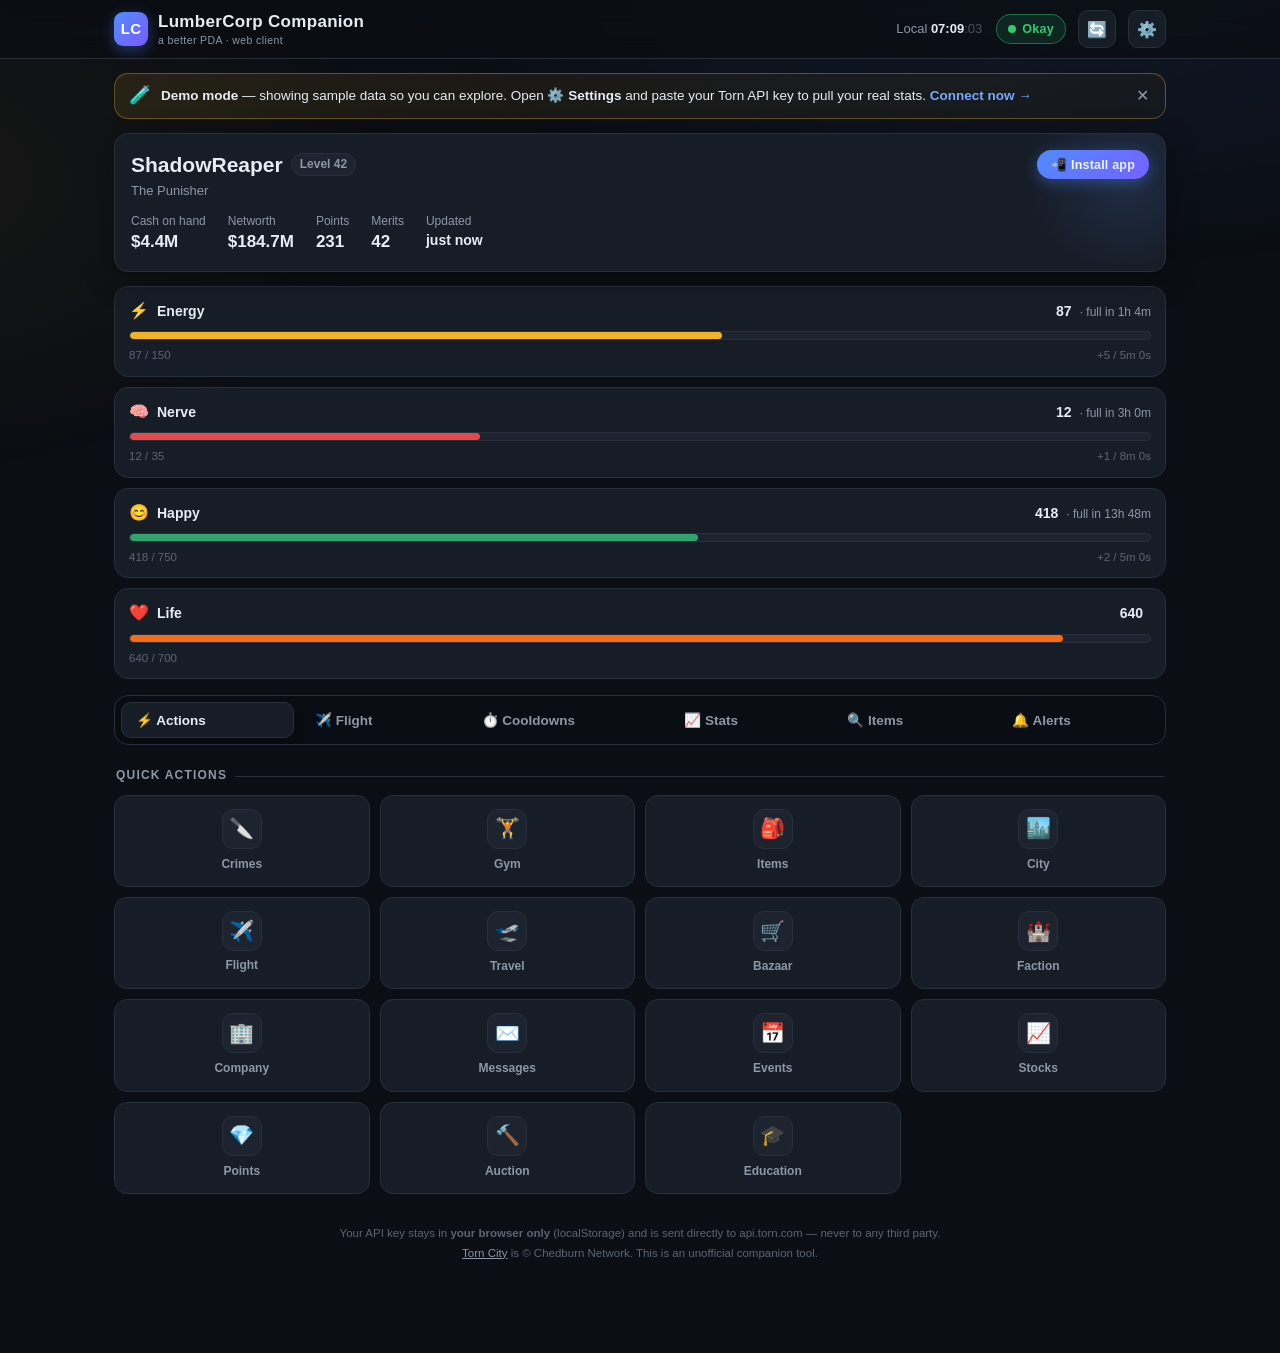
==== torn-companion/index.html @ aa8f3721 "Add files via upload" ====
<!DOCTYPE html>
<html lang="en">
<head>
<meta charset="UTF-8">
<meta name="viewport" content="width=device-width, initial-scale=1, viewport-fit=cover">
<meta name="theme-color" content="#0b0e14">
<link rel="manifest" href="manifest.webmanifest">
<link rel="icon" type="image/png" href="icons/icon-192.png">
<link rel="apple-touch-icon" href="icons/icon-192.png">
<meta name="apple-mobile-web-app-capable" content="yes">
<meta name="apple-mobile-web-app-status-bar-style" content="black-translucent">
<meta name="mobile-web-app-capable" content="yes">
<title>LumberCorp Companion — a better PDA</title>
<style>
  :root{
    --bg:#0b0e14; --bg2:#10141c; --card:#171d27; --card2:#1d242f;
    --border:#28303c; --border2:#333d4b;
    --text:#e6edf3; --muted:#8b98a5; --faint:#5b6673;
    --accent:#4f8cff; --accent2:#7aa8ff;
    --energy:#f0b429; --nerve:#e5484d; --happy:#30a46c; --life:#f76b15;
    --ok:#2ecc71; --warn:#f39c12; --bad:#e74c3c; --info:#3498db; --travel:#9b59b6;
    --shadow:0 8px 30px rgba(0,0,0,.35);
    --radius:14px;
  }
  [data-theme="light"]{
    --bg:#eef1f5; --bg2:#f7f9fb; --card:#ffffff; --card2:#f0f3f7;
    --border:#dfe4ea; --border2:#ccd3dc;
    --text:#1a1d21; --muted:#5a6472; --faint:#8a93a0;
    --shadow:0 8px 24px rgba(20,30,50,.10);
  }
  *{box-sizing:border-box;margin:0;padding:0}
  html{-webkit-text-size-adjust:100%}
  body{
    background:var(--bg); color:var(--text);
    font-family:-apple-system,BlinkMacSystemFont,"Segoe UI",Roboto,Inter,Helvetica,Arial,sans-serif;
    line-height:1.45; min-height:100vh;
    transition:background .25s,color .25s;
  }
  body::before{
    content:""; position:fixed; inset:0; z-index:-1; pointer-events:none;
    background:
      radial-gradient(1200px 600px at 85% -10%, rgba(79,140,255,.10), transparent 60%),
      radial-gradient(900px 500px at -10% 20%, rgba(240,180,41,.06), transparent 60%);
  }
  .wrap{max-width:1080px;margin:0 auto;padding:0 14px 90px}

  /* ---------- header ---------- */
  header{
    position:sticky; top:0; z-index:50;
    background:color-mix(in srgb, var(--bg) 82%, transparent);
    backdrop-filter:blur(12px); -webkit-backdrop-filter:blur(12px);
    border-bottom:1px solid var(--border);
  }
  .hbar{max-width:1080px;margin:0 auto;padding:10px 14px;display:flex;align-items:center;gap:12px}
  .logo{display:flex;align-items:center;gap:10px;font-weight:800;letter-spacing:.3px;font-size:17px}
  .logo .mark{
    width:34px;height:34px;border-radius:9px;flex:0 0 auto;
    background:linear-gradient(135deg,var(--accent),#7a5cff);
    display:grid;place-items:center;font-weight:900;font-size:15px;color:#fff;
    box-shadow:0 4px 14px rgba(79,140,255,.35);
  }
  .logo small{display:block;font-weight:500;font-size:10.5px;color:var(--muted);letter-spacing:.4px;margin-top:-2px}
  .spacer{flex:1}
  .clock{font-variant-numeric:tabular-nums;color:var(--muted);font-size:13px;margin-right:2px;text-align:right}
  .clock b{color:var(--text);font-weight:600}
  .iconbtn{
    background:var(--card);border:1px solid var(--border);color:var(--text);
    width:38px;height:38px;border-radius:10px;cursor:pointer;font-size:16px;
    display:grid;place-items:center;transition:.15s;
  }
  .iconbtn:hover{border-color:var(--border2);background:var(--card2)}
  .iconbtn:active{transform:scale(.94)}
  .spin{animation:spin 1s linear infinite}
  @keyframes spin{to{transform:rotate(360deg)}}
  .statuspill{
    display:inline-flex;align-items:center;gap:6px;padding:5px 11px;border-radius:99px;
    font-size:12.5px;font-weight:700;letter-spacing:.3px;border:1px solid transparent;
  }
  .statuspill .dot{width:8px;height:8px;border-radius:50%;background:currentColor;animation:pulse 2s infinite}
  @keyframes pulse{0%,100%{opacity:1}50%{opacity:.35}}

  /* ---------- banners ---------- */
  .banner{
    display:flex;gap:10px;align-items:flex-start;padding:12px 14px;border-radius:var(--radius);
    border:1px solid var(--border);background:var(--card);margin-top:14px;font-size:13.5px;
  }
  .banner .ico{font-size:18px;line-height:1}
  .banner a{color:var(--accent2);text-decoration:none;font-weight:600}
  .banner .close{margin-left:auto;background:none;border:none;color:var(--muted);cursor:pointer;font-size:16px;padding:0 2px}
  .banner.demo{border-color:rgba(240,180,41,.35);background:linear-gradient(135deg,rgba(240,180,41,.10),rgba(240,180,41,.03))}

  /* ---------- identity card ---------- */
  .idcard{
    margin-top:14px;background:var(--card);border:1px solid var(--border);border-radius:var(--radius);
    padding:16px;box-shadow:var(--shadow);position:relative;overflow:hidden;
  }
  .idcard::after{
    content:"";position:absolute;right:-60px;top:-60px;width:200px;height:200px;border-radius:50%;
    background:radial-gradient(circle,rgba(79,140,255,.14),transparent 70%);pointer-events:none;
  }
  .idname{font-size:21px;font-weight:800;display:flex;align-items:center;gap:8px;flex-wrap:wrap}
  .idname .lvl{
    font-size:12px;background:var(--card2);border:1px solid var(--border);padding:2px 8px;border-radius:99px;
    color:var(--muted);font-weight:600;
  }
  .installbtn{
    margin-left:auto;display:inline-flex;align-items:center;gap:6px;
    background:linear-gradient(135deg,var(--accent),#7a5cff);color:#fff;border:none;border-radius:99px;
    padding:7px 14px;font-size:12.5px;font-weight:700;cursor:pointer;box-shadow:0 4px 14px rgba(79,140,255,.35);
    transition:.15s;letter-spacing:.2px;
  }
  .installbtn:hover{transform:translateY(-1px);box-shadow:0 6px 18px rgba(79,140,255,.45)}
  .installbtn:active{transform:scale(.96)}
  .installbtn:disabled{opacity:.55;cursor:default;transform:none}
  .idrank{color:var(--muted);font-size:13px;margin-top:2px}
  .idmoney{display:flex;gap:22px;margin-top:12px;flex-wrap:wrap}
  .idmoney .m{font-size:13px}
  .idmoney .m span{display:block;font-size:12px;color:var(--muted)}
  .idmoney .m b{font-size:17px;font-weight:800;font-variant-numeric:tabular-nums}

  /* ---------- bars ---------- */
  .bars{margin-top:14px;display:grid;gap:10px}
  .bar{
    background:var(--card);border:1px solid var(--border);border-radius:var(--radius);
    padding:12px 14px;
  }
  .bar .top{display:flex;align-items:baseline;gap:8px}
  .bar .top .ic{font-size:16px}
  .bar .top .lbl{font-weight:700;font-size:14px}
  .bar .top .val{margin-left:auto;font-variant-numeric:tabular-nums;font-weight:700;font-size:14px}
  .bar .top .full{color:var(--muted);font-size:12px;font-variant-numeric:tabular-nums}
  .track{height:9px;background:var(--card2);border:1px solid var(--border);border-radius:99px;margin-top:9px;overflow:hidden}
  .fill{height:100%;border-radius:99px;transition:width .5s ease}
  .bar .sub{display:flex;justify-content:space-between;margin-top:7px;font-size:11.5px;color:var(--faint)}

  /* ---------- tabs ---------- */
  .tabbar{
    position:sticky; top:59px; z-index:40;
    display:flex; gap:6px; margin:16px 0 0; padding:6px;
    background:color-mix(in srgb, var(--bg) 88%, transparent);
    backdrop-filter:blur(10px); -webkit-backdrop-filter:blur(10px);
    border:1px solid var(--border); border-radius:14px;
    overflow-x:auto; scrollbar-width:none;
  }
  .tabbar::-webkit-scrollbar{display:none}
  .tab{
    flex:1 0 auto; white-space:nowrap; display:inline-flex; align-items:center; gap:7px;
    padding:9px 14px; border-radius:10px; cursor:pointer; font-size:13.5px; font-weight:600;
    color:var(--muted); background:transparent; border:1px solid transparent; transition:.15s;
    user-select:none;
  }
  .tab:hover{color:var(--text); background:var(--card)}
  .tab.active{color:var(--text); background:var(--card); border-color:var(--border); box-shadow:var(--shadow)}
  .tab .badge{
    background:var(--accent); color:#fff; font-size:10.5px; font-weight:800; min-width:18px; height:18px;
    border-radius:99px; display:inline-grid; place-items:center; padding:0 5px;
  }
  .tab:not(.active) .badge{background:var(--card2); color:var(--muted); border:1px solid var(--border)}
  .panel{display:none; animation:fade .25s ease}
  .panel.active{display:block}
  @keyframes fade{from{opacity:0; transform:translateY(6px)}to{opacity:1; transform:none}}

  /* ---------- section headings ---------- */
  h2.sec{
    font-size:12px;font-weight:700;letter-spacing:1.2px;text-transform:uppercase;
    color:var(--muted);margin:22px 2px 10px;display:flex;align-items:center;gap:8px;
  }
  h2.sec::after{content:"";flex:1;height:1px;background:var(--border)}

  /* ---------- quick actions ---------- */
  .actions{display:grid;grid-template-columns:repeat(4,1fr);gap:10px}
  .act{
    background:var(--card);border:1px solid var(--border);border-radius:13px;
    padding:13px 8px;cursor:pointer;text-align:center;transition:.15s;text-decoration:none;color:var(--text);
    display:flex;flex-direction:column;align-items:center;gap:7px;
    font-family:inherit;font-size:inherit;width:100%;
  }
  .act:hover{border-color:var(--border2);background:var(--card2);transform:translateY(-2px)}
  .act:active{transform:translateY(0) scale(.97)}
  .act .ic{
    width:40px;height:40px;border-radius:11px;display:grid;place-items:center;font-size:20px;
    background:var(--card2);border:1px solid var(--border);
  }
  .act .nm{font-size:12px;font-weight:600;color:var(--muted)}
  @media(max-width:520px){.actions{grid-template-columns:repeat(3,1fr)}}

  /* ---------- stats grid ---------- */
  .stats{display:grid;grid-template-columns:repeat(4,1fr);gap:10px}
  .stat{background:var(--card);border:1px solid var(--border);border-radius:12px;padding:12px;text-align:left}
  .stat .ic{font-size:17px}
  .stat .v{font-weight:800;font-size:16px;font-variant-numeric:tabular-nums;margin-top:5px}
  .stat .k{font-size:11px;color:var(--muted);margin-top:1px}
  @media(max-width:720px){.stats{grid-template-columns:repeat(2,1fr)}}

  /* ---------- cooldowns ---------- */
  .cooldowns{display:grid;grid-template-columns:repeat(3,1fr);gap:10px}
  .cd{
    background:var(--card);border:1px solid var(--border);border-radius:12px;padding:12px 13px;
    display:flex;align-items:center;gap:10px;
  }
  .cd .ic{font-size:19px}
  .cd .k{font-size:11.5px;color:var(--muted)}
  .cd .v{font-weight:700;font-variant-numeric:tabular-nums;font-size:14px}
  .cd.ready .v{color:var(--ok)}
  @media(max-width:520px){.cooldowns{grid-template-columns:1fr}}

  /* ---------- travel ---------- */
  .travel{
    background:var(--card);border:1px solid var(--border);border-radius:var(--radius);
    padding:14px 16px;display:flex;align-items:center;gap:14px;
  }
  .travel .ic{font-size:26px}
  .travel .t{font-weight:800;font-size:15px}
  .travel .s{color:var(--muted);font-size:12.5px}
  .travel .cd{margin-left:auto;text-align:right;font-variant-numeric:tabular-nums}
  .travel .cd b{font-size:17px;font-weight:800}
  .travel .cd span{display:block;font-size:11px;color:var(--muted)}

  /* ---------- flight ---------- */
  .flight-timer{
    background:linear-gradient(135deg,var(--card),var(--card2));
    border:1px solid var(--border); border-radius:var(--radius);
    padding:18px; box-shadow:var(--shadow);
  }
  .ft-head{display:flex;align-items:center;gap:12px}
  .ft-icon{font-size:30px}
  .ft-title{font-weight:800;font-size:16px}
  .ft-status{color:var(--muted);font-size:12.5px;margin-top:1px}
  .ft-count{font-size:38px;font-weight:900;font-variant-numeric:tabular-nums;margin:14px 0 6px;letter-spacing:1px}
  .ft-count small{font-size:13px;font-weight:600;color:var(--muted);letter-spacing:0}
  .ft-row{display:flex;gap:8px;margin-top:14px;align-items:center;flex-wrap:wrap}
  .ft-row select,.ft-row input{
    background:var(--bg);border:1px solid var(--border);border-radius:10px;
    padding:10px 12px;color:var(--text);font-size:13.5px;outline:none;flex:1;min-width:130px;
  }
  .ft-row input{flex:0 0 92px;width:92px}
  .ft-row select:focus,.ft-row input:focus{border-color:var(--accent)}
  .ft-btns{display:flex;gap:8px;margin-top:12px;flex-wrap:wrap}
  .ft-btns .btn{width:auto;flex:1;min-width:112px;margin-top:0}
  .ft-types{display:flex;gap:6px;margin-top:12px;flex-wrap:wrap}
  .ft-type{
    flex:1;min-width:0;padding:9px 4px;border-radius:10px;border:1px solid var(--border);
    background:var(--bg);color:var(--muted);font-size:12.5px;font-weight:700;cursor:pointer;transition:.15s;
    display:flex;flex-direction:column;align-items:center;gap:2px;line-height:1.15;
  }
  .ft-type .t{font-size:11px;font-weight:600;color:var(--faint);font-variant-numeric:tabular-nums}
  .ft-type .c{font-size:10.5px;font-weight:600;color:var(--faint);font-variant-numeric:tabular-nums}
  .ft-type.active .c{color:var(--accent2)}
  .ft-type:hover{border-color:var(--border2);color:var(--text)}
  .ft-type.active{border-color:var(--accent);color:var(--text);background:var(--card2);box-shadow:0 0 0 3px rgba(79,140,255,.12)}
  .ft-type.active .t{color:var(--accent2)}
  .ft-note{font-size:11.5px;color:var(--faint);margin-top:12px;line-height:1.5}
  .ft-note b{color:var(--muted)}
  .restockbar{
    display:flex;align-items:center;gap:10px;margin:14px 0 2px;
    background:var(--card);border:1px solid var(--border);border-radius:12px;padding:11px 13px;font-size:12.5px;line-height:1.45;
  }
  .restockbar .ic{font-size:17px}
  .restockbar b{font-variant-numeric:tabular-nums}
  .restockbar a{color:var(--accent2);text-decoration:none}
  .destlist{display:grid;gap:10px}
  .dest{background:var(--card);border:1px solid var(--border);border-radius:12px;padding:13px 14px}
  .dest .dhead{display:flex;align-items:center;gap:11px}
  .dest .flag{font-size:24px}
  .dest .dinfo{flex:1;min-width:0}
  .dest .dname{font-weight:800;font-size:14.5px}
  .dest .dcity{font-size:11.5px;color:var(--muted)}
  .dest .dmeta{display:flex;gap:6px}
  .dest .chip{
    font-size:11px;font-weight:700;padding:4px 9px;border-radius:99px;
    background:var(--card2);border:1px solid var(--border);color:var(--muted);white-space:nowrap;
  }
  .dest .items{display:flex;flex-wrap:wrap;gap:6px;margin-top:11px}
  .dest .itemchip{
    display:inline-flex;align-items:center;gap:6px;padding:5px 9px;border-radius:9px;font-size:12px;
    border:1px solid var(--border);background:var(--bg);
  }
  .dest .itemchip .n{font-weight:600}
  .dest .itemchip .p{color:var(--muted);font-variant-numeric:tabular-nums}
  .dest .itemchip .est{color:var(--faint);font-size:10.5px}
  .dest .itemchip.flower{border-color:rgba(48,164,108,.4)}
  .dest .itemchip.plushie{border-color:rgba(240,180,41,.4)}
  .dest .itemchip.instock{border-color:rgba(46,204,113,.55);background:rgba(46,204,113,.08)}
  .dest .itemchip.instock .q{color:var(--ok);font-weight:700}
  .dest .itemchip.outstock{opacity:.45}
  .dest .itemchip .q{color:var(--muted);font-variant-numeric:tabular-nums;font-size:10.5px}
  .stockhead{display:flex;align-items:center;gap:7px;font-size:11.5px;color:var(--faint);margin-top:11px}
  .stockhead .live{display:inline-flex;align-items:center;gap:5px;color:var(--ok);font-weight:700}
  .stockhead .live .dot{width:7px;height:7px;border-radius:50%;background:var(--ok);animation:pulse 1.6s infinite}
  .outlist{margin-top:8px;font-size:10.5px;color:var(--faint);line-height:1.7}
  .outlist b{color:var(--muted);font-weight:600}

  /* ---------- faction ---------- */
  .faction{background:var(--card);border:1px solid var(--border);border-radius:var(--radius);padding:15px 16px}
  .faction .fhead{display:flex;align-items:center;gap:12px;flex-wrap:wrap}
  .faction .fname{font-weight:800;font-size:16px}
  .faction .ftag{background:var(--card2);border:1px solid var(--border);padding:2px 9px;border-radius:6px;font-size:12px;font-weight:700;color:var(--accent2)}
  .faction .fstats{display:flex;gap:22px;margin-top:12px;flex-wrap:wrap}
  .faction .fstats .m span{display:block;font-size:11.5px;color:var(--muted)}
  .faction .fstats .m b{font-size:16px;font-variant-numeric:tabular-nums}

  /* ---------- item search ---------- */
  .searchwrap{position:relative}
  .searchwrap input{
    width:100%;background:var(--card);border:1px solid var(--border);border-radius:12px;
    padding:12px 14px 12px 40px;color:var(--text);font-size:14.5px;outline:none;transition:.15s;
  }
  .searchwrap input:focus{border-color:var(--accent);box-shadow:0 0 0 3px rgba(79,140,255,.15)}
  .searchwrap .mag{position:absolute;left:13px;top:50%;transform:translateY(-50%);font-size:15px;opacity:.6}
  .searchwrap .kbd{position:absolute;right:12px;top:50%;transform:translateY(-50%);font-size:11px;color:var(--faint);
    border:1px solid var(--border);border-radius:5px;padding:1px 6px}
  .itemlist{margin-top:10px;display:grid;gap:8px;max-height:340px;overflow:auto}
  .item{display:flex;align-items:center;gap:12px;background:var(--card);border:1px solid var(--border);border-radius:11px;padding:10px 13px}
  .item .thumb{width:38px;height:38px;border-radius:9px;background:var(--card2);border:1px solid var(--border);display:grid;place-items:center;font-size:19px;flex:0 0 auto}
  .item .iname{font-weight:700;font-size:13.5px}
  .item .itype{font-size:11px;color:var(--muted)}
  .item .iprice{margin-left:auto;text-align:right}
  .item .iprice b{font-size:14px;font-variant-numeric:tabular-nums}
  .item .iprice span{display:block;font-size:10.5px;color:var(--faint)}
  .item .iprice.good b{color:var(--ok)}
  .empty{color:var(--muted);font-size:13px;text-align:center;padding:22px}

  /* ---------- notifications ---------- */
  .notifs{display:grid;gap:8px}
  .notif{display:flex;gap:11px;align-items:flex-start;background:var(--card);border:1px solid var(--border);border-radius:11px;padding:11px 13px}
  .notif .ic{font-size:17px}
  .notif .t{font-size:13.5px;font-weight:600}
  .notif .d{font-size:12px;color:var(--muted)}
  .notif .when{margin-left:auto;font-size:11px;color:var(--faint);white-space:nowrap}

  /* ---------- footer ---------- */
  footer{text-align:center;color:var(--faint);font-size:11.5px;margin-top:30px;line-height:1.7}
  footer a{color:var(--muted)}

  /* ---------- modal ---------- */
  .overlay{
    position:fixed;inset:0;background:rgba(0,0,0,.55);z-index:100;display:none;
    align-items:flex-end;justify-content:center;backdrop-filter:blur(2px);
  }
  .overlay.open{display:flex}
  .sheet{
    background:var(--bg2);border:1px solid var(--border);border-top-left-radius:22px;border-top-right-radius:22px;
    width:100%;max-width:560px;max-height:88vh;overflow:auto;padding:20px 20px 30px;
  }
  @media(min-width:560px){.sheet{border-radius:20px;margin:40px}}
  .sheet h3{font-size:17px;font-weight:800;display:flex;align-items:center;gap:8px}
  .sheet h3 .x{margin-left:auto;background:none;border:none;color:var(--muted);font-size:20px;cursor:pointer}
  .field{margin-top:16px}
  .field label{display:block;font-size:12.5px;font-weight:700;color:var(--muted);margin-bottom:6px;letter-spacing:.3px}
  .field input[type=text],.field input[type=number]{
    width:100%;background:var(--card);border:1px solid var(--border);border-radius:11px;padding:11px 13px;color:var(--text);font-size:14px;outline:none;
  }
  .field input:focus{border-color:var(--accent)}
  .field .hint{font-size:11.5px;color:var(--faint);margin-top:6px;line-height:1.5}
  .toggle{display:flex;align-items:center;gap:10px;padding:11px 2px;border-bottom:1px solid var(--border)}
  .toggle:last-child{border-bottom:none}
  .toggle .tt{flex:1}
  .toggle .tt b{font-size:14px;font-weight:600}
  .toggle .tt span{display:block;font-size:11.5px;color:var(--muted)}
  .switch{position:relative;width:46px;height:26px;flex:0 0 auto;cursor:pointer}
  .switch input{opacity:0;width:0;height:0}
  .switch .sl{position:absolute;inset:0;background:var(--border2);border-radius:99px;transition:.2s}
  .switch .sl::before{content:"";position:absolute;width:20px;height:20px;left:3px;top:3px;background:#fff;border-radius:50%;transition:.2s}
  .switch input:checked + .sl{background:var(--accent)}
  .switch input:checked + .sl::before{transform:translateX(20px)}
  .btn{
    display:inline-flex;align-items:center;justify-content:center;gap:8px;
    background:var(--accent);color:#fff;border:none;border-radius:11px;padding:12px 18px;
    font-size:14px;font-weight:700;cursor:pointer;transition:.15s;width:100%;margin-top:8px;
  }
  .btn:hover{background:var(--accent2)}
  .btn:active{transform:scale(.98)}
  .btn.ghost{background:var(--card);color:var(--text);border:1px solid var(--border)}
  .btn.ghost:hover{background:var(--card2)}
  .rowbtns{display:flex;gap:10px}

  .msg{font-size:12.5px;margin-top:10px;padding:9px 12px;border-radius:9px;border:1px solid var(--border);background:var(--card);display:none}
  .msg.show{display:block}
  .msg.err{border-color:rgba(231,76,60,.4);color:#ff9a8b}
  .msg.ok{border-color:rgba(46,204,113,.4);color:#7ae0a9}

  /* ---------- toast ---------- */
  .toast{
    position:fixed;left:50%;bottom:22px;transform:translateX(-50%) translateY(20px);
    background:var(--card2);border:1px solid var(--border2);color:var(--text);
    padding:11px 16px;border-radius:12px;font-size:13px;line-height:1.5;
    box-shadow:var(--shadow);opacity:0;pointer-events:none;transition:.25s;
    max-width:92vw;z-index:200;text-align:center;
  }
  .toast.show{opacity:1;transform:translateX(-50%) translateY(0)}
</style>
</head>
<body data-theme="dark">
<header>
  <div class="hbar">
    <div class="logo">
      <div class="mark">LC</div>
      <div>LumberCorp Companion<small>a better PDA · web client</small></div>
    </div>
    <div class="spacer"></div>
    <div class="clock" id="clock">—</div>
    <span class="statuspill" id="statuspill"><span class="dot"></span><span id="statuslabel">—</span></span>
    <button class="iconbtn" id="refreshBtn" title="Refresh"><span id="refreshIco">🔄</span></button>
    <button class="iconbtn" id="settingsBtn" title="Settings">⚙️</button>
  </div>
</header>

<div class="wrap">
  <div class="banner demo" id="demoBanner">
    <span class="ico">🧪</span>
    <div><b>Demo mode</b> — showing sample data so you can explore. Open <b>⚙️ Settings</b> and paste your Torn API key to pull your real stats. <a href="#" id="openSettingsLink">Connect now →</a></div>
    <button class="close" id="demoBannerClose">✕</button>
  </div>

  <div class="banner" id="offlineBanner" style="display:none">
    <span class="ico">📡</span>
    <div>Couldn't reach the Torn API (offline / blocked in preview). Showing demo data instead.</div>
  </div>

  <div class="idcard">
    <div class="idname"><span id="pname">—</span><span class="lvl" id="plevel">—</span>
      <button class="installbtn" id="installBtn" style="display:none">📲 Install app</button>
    </div>
    <div class="idrank" id="prank">—</div>
    <div class="idmoney">
      <div class="m"><span>Cash on hand</span><b id="moneyOnHand">—</b></div>
      <div class="m"><span>Networth</span><b id="networth">—</b></div>
      <div class="m"><span>Points</span><b id="points">—</b></div>
      <div class="m"><span>Merits</span><b id="merits">—</b></div>
      <div class="m"><span>Updated</span><b id="updatedAgo" style="font-size:14px">—</b></div>
    </div>
  </div>

  <div class="bars" id="bars"></div>

  <nav class="tabbar" id="tabbar">
    <button class="tab active" data-tab="actions">⚡ Actions</button>
    <button class="tab" data-tab="flight">✈️ Flight</button>
    <button class="tab" data-tab="cooldowns">⏱️ Cooldowns</button>
    <button class="tab" data-tab="stats">📈 Stats</button>
    <button class="tab" data-tab="items">🔍 Items</button>
    <button class="tab" data-tab="alerts">🔔 Alerts <span class="badge" id="alertBadge" style="display:none">0</span></button>
  </nav>

  <section class="panel active" data-panel="actions">
    <h2 class="sec">Quick Actions</h2>
    <div class="actions" id="actions"></div>
  </section>

  <section class="panel" data-panel="flight">
    <h2 class="sec">Flight</h2>
    <div class="flight-timer">
      <div class="ft-head">
        <span class="ft-icon">✈️</span>
        <div>
          <div class="ft-title">Flight timer</div>
          <div class="ft-status" id="ftStatus">Set a destination to start counting down.</div>
        </div>
      </div>
      <div class="ft-count" id="ftCount">--:--:--<small></small></div>
      <div class="ft-row">
        <select id="ftDest">
          <option value="">Choose destination…</option>
        </select>
        <input type="number" id="ftCustomMin" min="1" max="600" placeholder="or min">
      </div>
      <div class="ft-types" id="ftTypes">
        <button class="ft-type active" data-type="standard">Standard<span class="t" id="tt-standard">—</span><span class="c" id="tc-standard"></span></button>
        <button class="ft-type" data-type="airstrip">Airstrip<span class="t" id="tt-airstrip">—</span><span class="c" id="tc-airstrip"></span></button>
        <button class="ft-type" data-type="wlt">Private<span class="t" id="tt-wlt">—</span><span class="c" id="tc-wlt"></span></button>
        <button class="ft-type" data-type="business">Business<span class="t" id="tt-business">—</span><span class="c" id="tc-business"></span></button>
      </div>
      <div class="ft-btns">
        <button class="btn" id="ftStart">▶ Start flight</button>
        <button class="btn ghost" id="ftStop">■ Cancel</button>
      </div>
      <div class="ft-note" id="ftNote"></div>
    </div>

    <h2 class="sec">Destinations &amp; Stock</h2>
    <div class="restockbar">
      <span class="ic">🕒</span>
      <div>Foreign stocks refill on the <b>:00 / :15 / :30 / :45</b> quarter-hour ticks. Next tick in <b id="nextTick">—</b>.</div>
    </div>
    <div class="restockbar" style="margin-top:0">
      <span class="ic">📡</span>
      <div id="yataMeta">Loading foreign stock…</div>
    </div>
    <div class="destlist" id="destlist"></div>
  </section>

  <section class="panel" data-panel="cooldowns">
    <h2 class="sec">Cooldowns</h2>
    <div class="cooldowns" id="cooldowns"></div>
    <div id="travelSlot"></div>
  </section>

  <section class="panel" data-panel="stats">
    <h2 class="sec">Career Stats</h2>
    <div class="stats" id="stats"></div>
    <h2 class="sec">Faction</h2>
    <div class="faction" id="faction"></div>
  </section>

  <section class="panel" data-panel="items">
    <h2 class="sec">Item Database</h2>
    <div class="searchwrap">
      <span class="mag">🔍</span>
      <input type="text" id="searchInput" placeholder="Search items… (Xanax, armor, car…)" autocomplete="off">
      <span class="kbd">/</span>
    </div>
    <div class="itemlist" id="itemlist"></div>
  </section>

  <section class="panel" data-panel="alerts">
    <h2 class="sec">Activity &amp; Alerts</h2>
    <div class="notifs" id="notifs"></div>
  </section>

  <footer>
    Your API key stays in <b>your browser only</b> (localStorage) and is sent directly to api.torn.com — never to any third party.<br>
    <a href="https://www.torn.com" target="_blank" rel="noopener">Torn City</a> is © Chedburn Network. This is an unofficial companion tool.
  </footer>
</div>

<!-- Settings modal -->
<div class="toast" id="toast"></div>
<div class="overlay" id="overlay">
  <div class="sheet">
    <h3>⚙️ Settings <button class="x" id="closeSettings">✕</button></h3>

    <div class="field">
      <label>Torn API key</label>
      <input type="text" id="apiKeyInput" placeholder="Paste your API key…" autocomplete="off" spellcheck="false">
      <div class="hint">Get one at torn.com → Settings → <b>API Keys</b> → create a <b>Public</b> (or Full-access read-only) key. It's stored locally in your browser.</div>
    </div>
    <div class="rowbtns">
      <button class="btn" id="saveKeyBtn">Connect</button>
      <button class="btn ghost" id="demoModeBtn">Use demo data</button>
    </div>
    <div class="msg" id="keyMsg"></div>

    <div class="field" style="margin-top:20px">
      <label>Auto-refresh interval (seconds)</label>
      <input type="number" id="refreshIntervalInput" min="10" max="3600" value="60">
    </div>

    <h2 class="sec" style="margin-top:18px">Appearance</h2>
    <div class="toggle">
      <div class="tt"><b>Dark mode</b><span>Follow dark / light theme</span></div>
      <label class="switch"><input type="checkbox" id="darkToggle"><span class="sl"></span></label>
    </div>

    <h2 class="sec" style="margin-top:16px">Notifications (browser)</h2>
    <div class="toggle">
      <div class="tt"><b>Energy full</b><span>Alert when your energy bar is maxed</span></div>
      <label class="switch"><input type="checkbox" id="notifEnergy"><span class="sl"></span></label>
    </div>
    <div class="toggle">
      <div class="tt"><b>Nerve full</b><span>Alert when nerve is maxed</span></div>
      <label class="switch"><input type="checkbox" id="notifNerve"><span class="sl"></span></label>
    </div>
    <div class="toggle">
      <div class="tt"><b>Travel / flight landed</b><span>Alert when you arrive back or land</span></div>
      <label class="switch"><input type="checkbox" id="notifTravel"><span class="sl"></span></label>
    </div>
    <div class="toggle">
      <div class="tt"><b>Health low</b><span>Alert if life drops below 50%</span></div>
      <label class="switch"><input type="checkbox" id="notifHealth"><span class="sl"></span></label>
    </div>
    <div class="field" style="margin-top:14px">
      <button class="btn ghost" id="notifTestBtn">🔔 Send test notification</button>
    </div>

    <div class="field" style="margin-top:16px">
      <label>Custom quick action</label>
      <div style="display:flex;gap:8px">
        <input type="text" id="customActName" placeholder="Name (e.g. Chat)" style="flex:1">
        <input type="text" id="customActUrl" placeholder="URL" style="flex:1.4">
        <button class="btn ghost" id="addCustomActBtn" style="width:auto;margin-top:0">＋</button>
      </div>
      <div class="hint" id="customActHint"></div>
    </div>
  </div>
</div>

<script>
/* ============================================================================
   LumberCorp Companion — a better PDA (web client)
   - Demo mode by default (no network needed, works in the sandboxed preview)
   - Connect a real Torn API key to pull live data from api.torn.com
   ========================================================================== */
"use strict";

/* ---------- safe storage (sandboxed iframes may block localStorage) ---------- */
const store = {
  get(k, d){ try{ const v = localStorage.getItem(k); return v == null ? d : JSON.parse(v); }catch(e){ return d; } },
  set(k, v){ try{ localStorage.setItem(k, JSON.stringify(v)); }catch(e){} },
  del(k){ try{ localStorage.removeItem(k); }catch(e){} }
};

/* ---------- formatting helpers ---------- */
const fmtInt = n => (n == null ? "—" : Number(n).toLocaleString("en-US"));
function fmtMoney(n){
  if(n == null) return "—";
  n = Number(n);
  const abs = Math.abs(n);
  if(abs >= 1e9) return "$" + (n/1e9).toFixed(2) + "B";
  if(abs >= 1e6) return "$" + (n/1e6).toFixed(1) + "M";
  if(abs >= 1e4) return "$" + Math.round(n/1e3) + "K";
  return "$" + n.toLocaleString("en-US");
}
function fmtDur(sec){
  if(sec == null) return "—";
  sec = Math.max(0, Math.floor(sec));
  const d = Math.floor(sec/86400), h = Math.floor(sec%86400/3600), m = Math.floor(sec%3600/60), s = sec%60;
  if(d > 0) return d + "d " + h + "h";
  if(h > 0) return h + "h " + m + "m";
  if(m > 0) return m + "m " + s + "s";
  return s + "s";
}

/* ---------- settings ---------- */
const DEFAULT_SETTINGS = {
  key: "", refreshInterval: 60, dark: true,
  notifyEnergy: true, notifyNerve: false, notifyTravel: true, notifyHealth: true,
  customActions: []
};
let settings = Object.assign({}, DEFAULT_SETTINGS, store.get("tc_settings", {}));

const DEFAULT_ACTIONS = [
  {name:"Crimes",    url:"https://www.torn.com/crimes.php",           icon:"🔪"},
  {name:"Gym",       url:"https://www.torn.com/gym.php",              icon:"🏋️"},
  {name:"Items",     url:"https://www.torn.com/item.php",             icon:"🎒"},
  {name:"City",      url:"https://www.torn.com/city.php",             icon:"🏙️"},
  {name:"Flight",    tab:"flight", icon:"✈️"},
  {name:"Travel",    url:"https://www.torn.com/travel.php",           icon:"🛫"},
  {name:"Bazaar",    url:"https://www.torn.com/bazaar.php",           icon:"🛒"},
  {name:"Faction",   url:"https://www.torn.com/factions.php",         icon:"🏰"},
  {name:"Company",   url:"https://www.torn.com/companies.php",        icon:"🏢"},
  {name:"Messages",  url:"https://www.torn.com/messages.php",         icon:"✉️"},
  {name:"Events",    url:"https://www.torn.com/events.php",           icon:"📅"},
  {name:"Stocks",    url:"https://www.torn.com/stockexchange.php",    icon:"📈"},
  {name:"Points",    url:"https://www.torn.com/points.php",           icon:"💎"},
  {name:"Auction",   url:"https://www.torn.com/auction.php",          icon:"🔨"},
  {name:"Education", url:"https://www.torn.com/education.php",        icon:"🎓"},
];

/* ---------- curated stat definitions (Torn personalstats keys) ---------- */
const STAT_DEFS = [
  {key:"attackswon",        label:"Attacks Won",      icon:"⚔️"},
  {key:"attackslost",       label:"Attacks Lost",     icon:"🛡️"},
  {key:"attackhits",        label:"Attack Hits",      icon:"🎯"},
  {key:"peoplebusted",      label:"People Busted",    icon:"👮"},
  {key:"revives",           label:"Revives Given",    icon:"⛑️"},
  {key:"drugsused",         label:"Drugs Used",       icon:"💊"},
  {key:"bazaarcustomers",   label:"Bazaar Customers", icon:"🛒"},
  {key:"bazaarprofit",      label:"Bazaar Profit",    icon:"💰"},
  {key:"itemsfound",        label:"Items Found",      icon:"🧰"},
  {key:"cityfinds",         label:"City Finds",       icon:"📍"},
  {key:"traveltimes",       label:"Flights Taken",    icon:"✈️"},
  {key:"refills",           label:"Refills Used",     icon:"⚡"},
  {key:"booksread",         label:"Books Read",       icon:"📚"},
  {key:"contractscompleted",label:"Contracts Done",   icon:"📜"},
  {key:"meritsbought",      label:"Merits Bought",    icon:"🏅"},
  {key:"mailssent",         label:"Mails Sent",       icon:"✉️"},
];

/* ---------- travel destinations (from wiki.torn.com/wiki/Travel) ---------- */
/* times: standard, airstrip, wlt, business-class (minutes). standardCost in $ */
const DESTINATIONS = [
  {country:"Mexico", city:"Ciudad Juarez", flag:"MX",
    times:{standard:24, airstrip:17, wlt:12, business:7}, cost:6500,
    items:[{n:"Dahlia Flower", price:300, kind:"flower"}]},
  {country:"Cayman Islands", city:"George Town", flag:"KY",
    times:{standard:33, airstrip:23, wlt:17, business:10}, cost:10000,
    items:[{n:"Banana Orchid", price:4000, kind:"flower"},
           {n:"Cayman Plushie", price:400, kind:"plushie"},
           {n:"Trout", price:25000, kind:"other"}]},
  {country:"Canada", city:"Toronto", flag:"CA",
    times:{standard:39, airstrip:27, wlt:19, business:12}, cost:9000,
    items:[{n:"Crocus Flower", price:600, kind:"flower"},
           {n:"Wolverine Plushie", price:30, kind:"plushie"}]},
  {country:"Hawaii", city:"Honolulu", flag:"US",
    times:{standard:127, airstrip:89, wlt:63, business:38}, cost:11000,
    items:[{n:"Orchid Flower", price:700, kind:"flower"},
           {n:"Stingray Plushie", price:400, kind:"plushie"}]},
  {country:"United Kingdom", city:"London", flag:"GB",
    times:{standard:151, airstrip:106, wlt:75, business:45}, cost:18000,
    items:[{n:"Nessie Plushie", price:200, kind:"plushie"},
           {n:"Red Fox Plushie", price:1000, kind:"plushie"},
           {n:"Heart Flower", price:3000, kind:"flower"}]},
  {country:"Argentina", city:"Buenos Aires", flag:"AR",
    times:{standard:158, airstrip:111, wlt:79, business:47}, cost:21000,
    items:[{n:"Ceibo Flower", price:500, kind:"flower"},
           {n:"Monkey Plushie", price:400, kind:"plushie"},
           {n:"Tear Gas", price:2500, kind:"other"}]},
  {country:"Switzerland", city:"Zurich", flag:"CH",
    times:{standard:166, airstrip:116, wlt:83, business:50}, cost:27000,
    items:[{n:"Edelweiss Flower", price:900, kind:"flower"},
           {n:"Chamois Plushie", price:400, kind:"plushie"},
           {n:"Flash Grenade", price:4000, kind:"other"}]},
  {country:"Japan", city:"Tokyo", flag:"JP",
    times:{standard:213, airstrip:149, wlt:107, business:64}, cost:32000,
    items:[{n:"Cherry Blossom", price:500, kind:"flower"},
           {n:"Katana", price:25000, kind:"other"}]},
  {country:"China", city:"Beijing", flag:"CN",
    times:{standard:229, airstrip:160, wlt:114, business:69}, cost:35000,
    items:[{n:"Peony Flower", price:5000, kind:"flower"},
           {n:"Panda Plushie", price:400, kind:"plushie"}]},
  {country:"United Arab Emirates", city:"Dubai", flag:"AE",
    times:{standard:257, airstrip:180, wlt:128, business:77}, cost:32000,
    items:[{n:"Tribulus Omanense", price:6000, kind:"flower"},
           {n:"Camel Plushie", price:14000, kind:"plushie"}]},
  {country:"South Africa", city:"Johannesburg", flag:"ZA",
    times:{standard:282, airstrip:197, wlt:141, business:85}, cost:40000,
    items:[{n:"African Violet", price:2000, kind:"flower"},
           {n:"Lion Plushie", price:400, kind:"plushie"},
           {n:"Smoke Grenade", price:4500, kind:"other"},
           {n:"Xanax", price:48000, kind:"drug"}]},
];


function demoUser(){
  return {
    player_id: 1234567,
    name: "ShadowReaper",
    level: 42,
    rank: "The Punisher",
    status: { state: "Okay", color: "green", description: "Currently doing fine" },
    bars: {
      energy: { current: 87,  maximum: 150, increment: 5, interval: 300, ticktime: 42 },
      nerve:  { current: 12,  maximum: 35,  increment: 1, interval: 480, ticktime: 210 },
      happy:  { current: 418, maximum: 750, increment: 2, interval: 300, ticktime: 88 },
      life:   { current: 640, maximum: 700, increment: 0, interval: 0,   ticktime: 0 }
    },
    cooldowns: { drug: 4380, medical: 0, booster: 21120 },
    money_onhand: 4382910,
    points: 231,
    merits: 42,
    networth: 184739203,
    personalstats: {
      attackswon: 1834, attackslost: 412, attackhits: 5290, peoplebusted: 87,
      revives: 219, drugsused: 1450, bazaarcustomers: 932, bazaarprofit: 8450000,
      itemsfound: 1204, cityfinds: 63, traveltimes: 388, refills: 512,
      booksread: 44, contractscompleted: 96, meritsbought: 18, mailssent: 1023
    },
    travel: null
  };
}
function demoFaction(){
  return {
    name: "Night Syndicate",
    tag: "[NS]", tag_image: "",
    respect: 482150,
    members: 34,
    leader: "ShadowReaper",
    age: 312,
    best_chain: 1542
  };
}
function demoItems(){
  return [
    {id:1,  name:"Xanax",            type:"Drug",     market_value:48000,  buy_price:50000, sell_price:46000, icon:"💊"},
    {id:2,  name:"Ecstasy",          type:"Drug",     market_value:35500,  buy_price:38000, sell_price:33000, icon:"💊"},
    {id:3,  name:"Morphine",         type:"Medical",  market_value:12000,  buy_price:13500, sell_price:11500, icon:"💉"},
    {id:4,  name:"First Aid Kit",    type:"Medical",  market_value:950,    buy_price:1100,  sell_price:800,   icon:"🩹"},
    {id:5,  name:"Small First Aid Kit", type:"Medical", market_value:420,  buy_price:500,   sell_price:350,   icon:"🩹"},
    {id:6,  name:"Leather Jacket",   type:"Armor",    market_value:450,    buy_price:500,   sell_price:400,   icon:"🧥"},
    {id:7,  name:"Body Armor",       type:"Armor",    market_value:8500,   buy_price:9200,  sell_price:7800,  icon:"🦺"},
    {id:8,  name:"Kevlar Vest",      type:"Armor",    market_value:32000,  buy_price:35000, sell_price:29000, icon:"🦺"},
    {id:9,  name:"Baseball Bat",     type:"Weapon",   market_value:1200,   buy_price:1400,  sell_price:1000,  icon:"🏏"},
    {id:10, name:"Colt 45",          type:"Weapon",   market_value:15000,  buy_price:16500, sell_price:13800, icon:"🔫"},
    {id:11, name:"Dual Berettas",    type:"Weapon",   market_value:42000,  buy_price:46000, sell_price:38000, icon:"🔫"},
    {id:12, name:"MP5 Navy",         type:"Weapon",   market_value:210000, buy_price:230000,sell_price:195000,icon:"🔫"},
    {id:13, name:"Laptop",           type:"Other",    market_value:3200,   buy_price:3500,  sell_price:2900,  icon:"💻"},
    {id:14, name:"Diamond Ring",     type:"Other",    market_value:52000,  buy_price:58000, sell_price:47000, icon:"💍"},
    {id:15, name:"Cessna 172",       type:"Plane",    market_value:920000, buy_price:1000000,sell_price:850000,icon:"🛩️"},
    {id:16, name:"Ford Mustang",     type:"Car",      market_value:640000, buy_price:700000, sell_price:580000,icon:"🚗"},
    {id:17, name:"Sniper Rifle",     type:"Weapon",   market_value:540000, buy_price:590000, sell_price:490000,icon:"🎯"},
    {id:18, name:"Grenade",          type:"Weapon",   market_value:18000,  buy_price:20000, sell_price:16000, icon:"💣"},
    {id:19, name:"Racing Helmet",    type:"Other",    market_value:22000,  buy_price:24000, sell_price:20000, icon:"🪖"},
    {id:20, name:"Feathery Hotel Coupon", type:"Other", market_value:9500,buy_price:10500, sell_price:8500,  icon:"🎟️"},
    {id:21, name:"LSD",              type:"Drug",     market_value:21000,  buy_price:23000, sell_price:19000, icon:"💊"},
    {id:22, name:"Cannabis",         type:"Drug",     market_value:6800,   buy_price:7500,  sell_price:6100,  icon:"🌿"},
    {id:23, name:"Energy Drink",     type:"Drug",     market_value:2800,   buy_price:3100,  sell_price:2500,  icon:"🥤"},
  ];
}

/* ---------- global state ---------- */
let state = {
  mode: "demo",            // "demo" | "live"
  user: demoUser(),
  faction: demoFaction(),
  items: demoItems(),
  lastUpdated: Date.now(),
  itemCache: null,         // live item list cache
  notified: { energy:false, nerve:false, travel:false, health:false },
  activity: [],            // in-app activity log
  unread: 0,               // unread alert count for tab badge
  statsLoaded: false       // whether personalstats came through (needs Limited+ key)
};

const $ = id => document.getElementById(id);

/* ============================== TORN API ============================== */
const API = "https://api.torn.com";

function apiError(code, msg){
  const e = new Error(msg || "API error");
  e.code = code;
  return e;
}

function describeApiError(e){
  if(e && e.code){
    const msgs = {
      1:"No API key was sent.",
      2:"Incorrect key — make sure you pasted the full 16-character key with no extra spaces.",
      3:"Wrong request type.",
      4:"Wrong fields requested.",
      5:"Too many requests — Torn allows 100/min. Wait a minute and try again.",
      6:"Incorrect ID.",
      7:"Incorrect ID–entity relation (private data).",
      8:"Your IP is temporarily blocked by Torn (usually from too many bad requests). Wait and try again.",
      9:"The Torn API is currently disabled.",
      10:"The key owner is in federal jail.",
      13:"Key disabled because the owner has been inactive.",
      16:"This key's access level is too low. Create a key with \"Limited Access\" (or \"Full Access\") instead of \"Public Only\", then paste that key.",
      18:"This API key has been paused by its owner.",
    };
    const friendly = msgs[e.code];
    return friendly ? friendly + " (API error " + e.code + ")" : (e.message + " (API error " + e.code + ")");
  }
  if(e && e.name === "TypeError"){
    return "Network error — the browser couldn't reach api.torn.com. You may be offline, or you're viewing the sandboxed preview (which blocks network). Download index.html and open it in your own browser.";
  }
  return (e && e.message) || "Unknown error";
}

async function tornFetch(path){
  let r;
  try{
    r = await fetch(API + path);
  }catch(err){
    throw err; // TypeError -> handled by describeApiError as network error
  }
  if(!r.ok) throw apiError(null, "HTTP " + r.status);
  const j = await r.json();
  if(j && j.error) throw apiError(j.error.code, j.error.error);
  return j;
}

/* Fetch a user selection group; returns parsed JSON or null if optional+failed. */
async function tornUser(selections){
  const k = encodeURIComponent(settings.key);
  return tornFetch("/user/?selections=" + selections + "&key=" + k);
}

async function loadLive(){
  if(!settings.key) throw apiError(1, "No API key set");

  // Required group: everything a "Public Only" key can read.
  // Note: "status" is NOT a selection — it's returned inside "profile".
  const core = await tornUser("profile,bars,travel,cooldowns");

  // Optional groups (need higher access). Degrade gracefully if the key is too low.
  const opt = {};
  let statsLoaded = false;
  const groups = [
    {key:"money",         sel:"money"},
    {key:"personalstats", sel:"personalstats"},
    {key:"networth",      sel:"networth"},
  ];
  for(const g of groups){
    try{
      const data = await tornUser(g.sel);
      Object.assign(opt, data);
      if(g.key === "personalstats" && data && data.personalstats) statsLoaded = true;
    }
    catch(e){ /* skip — key lacks this access */ }
  }
  state.statsLoaded = statsLoaded;

  // merge core + optional
  const u = Object.assign({}, core, opt);

  const networthRaw = u.networth;
  const networthVal = (networthRaw && typeof networthRaw === "object")
    ? (networthRaw.total != null ? networthRaw.total : networthRaw.networth)
    : networthRaw;

  // merits (v2 endpoint — returns "available" merits, minimal+ access)
  let merits = null;
  try{
    const m = await tornFetch("/v2/user/merits?key=" + encodeURIComponent(settings.key));
    if(m && m.merits && typeof m.merits.available === "number") merits = m.merits.available;
  }catch(e){ /* merits unavailable (key too low) */ }

  const user = {
    player_id: u.player_id,
    name: u.name,
    level: u.level,
    rank: u.rank || "",
    status: u.status || {state:"Okay", color:"green"},
    bars: u.bars || {},
    cooldowns: u.cooldowns || {},
    money_onhand: u.money_onhand,
    points: u.points,
    merits: merits,
    networth: networthVal,
    personalstats: u.personalstats || {},
    travel: u.travel || null
  };
  // normalize bars for our ticker
  // In API v1, `bars` returns energy/nerve/happy but life can arrive at the
  // root of the profile response. Source every bar defensively: bars.X first,
  // then the root-level field, then a safe zero-default.
  const bars = user.bars || {};
  ["energy","nerve","happy","life"].forEach(k => {
    const b = bars[k] || u[k] || {current:0, maximum:100, increment:0, interval:0, ticktime:0, fulltime:0};
    bars[k] = {
      current: b.current, maximum: b.maximum, increment: b.increment || 0,
      interval: b.interval || 0, ticktime: b.ticktime || 0, fulltime: b.fulltime || 0
    };
  });
  user.bars = bars;

  state.user = user;

  // faction (optional)
  let f = null;
  try{ f = await tornFetch("/faction/?selections=basic&key=" + encodeURIComponent(settings.key)); }
  catch(e){ f = null; }
  state.faction = f ? {
    name: f.name, tag: f.tag || "", tag_image: f["tag_image"] || "",
    respect: f.respect, members: f.members ? Object.keys(f.members).length : null,
    leader: f.leader, age: f.age, best_chain: f["best_chain"]
  } : demoFaction();

  state.mode = "live";
  state.lastUpdated = Date.now();
}

/* ============================== RENDER ============================== */
function renderBars(){
  const c = $("bars");
  const defs = [
    {k:"energy", ic:"⚡", label:"Energy", color:"var(--energy)"},
    {k:"nerve",  ic:"🧠", label:"Nerve",  color:"var(--nerve)"},
    {k:"happy",  ic:"😊", label:"Happy",  color:"var(--happy)"},
    {k:"life",   ic:"❤️", label:"Life",   color:"var(--life)"},
  ];
  c.innerHTML = defs.map(d => {
    const b = state.user.bars[d.k] || {current:0,maximum:100,increment:0,interval:0,ticktime:0};
    const pct = b.maximum ? Math.min(100, b.current/b.maximum*100) : 0;
    return `
      <div class="bar">
        <div class="top">
          <span class="ic">${d.ic}</span>
          <span class="lbl">${d.label}</span>
          <span class="val" id="bar-${d.k}-val">${fmtInt(b.current)}</span>
          <span class="full" id="bar-${d.k}-full"></span>
        </div>
        <div class="track"><div class="fill" id="bar-${d.k}-fill" style="width:${pct}%;background:${d.color}"></div></div>
        <div class="sub">
          <span>${fmtInt(b.current)} / ${fmtInt(b.maximum)}</span>
          <span>${b.increment ? "+" + b.increment + " / " + fmtDur(b.interval) : ""}</span>
        </div>
      </div>`;
  }).join("");
}

function renderActions(){
  const acts = DEFAULT_ACTIONS.concat((settings.customActions||[]).map(a => ({name:a.name, url:a.url, icon:"🔗"})));
  $("actions").innerHTML = acts.map(a => {
    if(a.tab){
      return `<button class="act" data-goto="${a.tab}" title="${a.name}">
        <span class="ic">${a.icon}</span>
        <span class="nm">${a.name}</span>
      </button>`;
    }
    return `<a class="act" href="${a.url}" target="_blank" rel="noopener" title="${a.name}">
      <span class="ic">${a.icon}</span>
      <span class="nm">${a.name}</span>
    </a>`;
  }).join("");
}

function renderCooldowns(){
  $("cooldowns").innerHTML = [
    {k:"drug", ic:"💊", label:"Drug cooldown"},
    {k:"medical", ic:"🏥", label:"Medical cooldown"},
    {k:"booster", ic:"⚡", label:"Booster cooldown"},
  ].map(d => `
    <div class="cd" id="cd-${d.k}">
      <span class="ic">${d.ic}</span>
      <div><div class="k">${d.label}</div><div class="v" id="cd-${d.k}-v">—</div></div>
    </div>`).join("");
}

function renderStats(){
  const ps = state.user.personalstats || {};
  const defs = STAT_DEFS.filter(d => ps[d.key] != null);
  $("stats").innerHTML =
    (defs.length ? defs : []).map(d => `
      <div class="stat">
        <div class="ic">${d.icon}</div>
        <div class="v">${fmtInt(ps[d.key])}</div>
        <div class="k">${d.label}</div>
      </div>`).join("") +
    (state.mode === "live" && !state.statsLoaded
      ? `<div class="empty" style="grid-column:1/-1">Career stats &amp; merits need a <b>Limited Access</b> or <b>Full Access</b> API key. Update your key in ⚙️ Settings.</div>`
      : "");
}

function renderTravel(){
  const slot = $("travelSlot");
  const t = state.user.travel;
  if(!t){
    slot.innerHTML = "";
    return;
  }
  const dest = t.destination || "Unknown";
  const timeLeft = t.time_left ?? 0;
  const loc = typeof t.destination === "string" ? t.destination : "Abroad";
  slot.innerHTML = `
    <h2 class="sec">Travel</h2>
    <div class="travel" style="border-color:var(--travel)">
      <span class="ic">✈️</span>
      <div>
        <div class="t">In ${loc}</div>
        <div class="s">${t.departed ? "Departed " + new Date(t.departed*1000).toLocaleString() : ""}</div>
      </div>
      <div class="cd"><b id="travel-countdown">${fmtDur(timeLeft)}</b><span>until home</span></div>
    </div>`;
}

function renderFaction(){
  const f = state.faction;
  $("faction").innerHTML = `
    <div class="fhead">
      <span style="font-size:26px">🏰</span>
      <div>
        <div class="fname">${f.name || "—"}</div>
        ${f.tag ? `<span class="ftag">${f.tag}</span>` : ""}
      </div>
      <div style="margin-left:auto;color:var(--muted);font-size:12px">${f.leader ? "Leader: " + f.leader : ""}</div>
    </div>
    <div class="fstats">
      <div class="m"><span>Respect</span><b>${fmtInt(f.respect)}</b></div>
      <div class="m"><span>Members</span><b>${f.members ?? "—"}</b></div>
      <div class="m"><span>Age (days)</span><b>${fmtInt(f.age)}</b></div>
      <div class="m"><span>Best chain</span><b>${fmtInt(f.best_chain)}</b></div>
    </div>`;
}

function renderItems(){
  const q = $("searchInput").value.trim().toLowerCase();
  const list = state.mode === "live" && state.itemCache ? state.itemCache : state.items;
  let out;
  if(!q){
    out = state.items.slice(0, 6);
  } else {
    out = list.filter(it => (it.name||"").toLowerCase().includes(q)).slice(0, 30);
  }
  const box = $("itemlist");
  if(!out.length){ box.innerHTML = `<div class="empty">No items match "${q}".</div>`; return; }
  box.innerHTML = out.map(it => {
    const mv = it.market_value;
    return `
      <div class="item">
        <div class="thumb">${it.icon || "📦"}</div>
        <div>
          <div class="iname">${it.name}</div>
          <div class="itype">${it.type || "Item"}</div>
        </div>
        <div class="iprice ${mv && it.sell_price && mv > it.sell_price ? "good" : ""}">
          <b>${fmtMoney(mv)}</b>
          <span>market${it.buy_price ? " · buy " + fmtMoney(it.buy_price) : ""}</span>
        </div>
      </div>`;
  }).join("");
}

function renderActivity(){
  const box = $("notifs");
  if(!state.activity.length){
    box.innerHTML = `<div class="empty">Alerts (energy full, landings, low health…) will appear here.</div>`;
    return;
  }
  box.innerHTML = state.activity.slice().reverse().map(a => `
    <div class="notif">
      <span class="ic">${a.icon}</span>
      <div><div class="t">${a.title}</div><div class="d">${a.detail}</div></div>
      <span class="when">${a.when}</span>
    </div>`).join("");
}

function renderHeader(){
  const u = state.user;
  $("pname").textContent = u.name || "Player";
  $("plevel").textContent = "Level " + (u.level ?? "—");
  $("prank").textContent = u.rank || "";
  $("moneyOnHand").textContent = fmtMoney(u.money_onhand);
  $("networth").textContent = fmtMoney(u.networth);
  $("points").textContent = fmtInt(u.points);
  const meritsEl = $("merits");
  meritsEl.textContent = fmtInt(u.merits ?? null);
  meritsEl.title = (state.mode === "live" && u.merits == null)
    ? "Couldn't load your merits (this needs a Minimal-access API key or higher)."
    : "";

  const s = u.status || {};
  const pill = $("statuspill");
  const map = { green:"var(--ok)", red:"var(--bad)", orange:"var(--warn)", blue:"var(--info)", purple:"var(--travel)" };
  const color = map[s.color] || "var(--muted)";
  pill.style.color = color;
  pill.style.borderColor = "color-mix(in srgb, " + color + " 45%, transparent)";
  pill.style.background = "color-mix(in srgb, " + color + " 12%, transparent)";
  $("statuslabel").textContent = s.state || "Okay";

  $("demoBanner").style.display = state.mode === "demo" ? "flex" : "none";
}

function renderAll(){
  renderHeader();
  renderBars();
  renderActions();
  renderCooldowns();
  renderTravel();
  renderStats();
  renderFaction();
  renderItems();
  renderActivity();
  updateDynamic();
}

/* ---------- per-second dynamic updates ---------- */
function barFullTime(b){
  if(!b) return 0;
  if(b.current >= b.maximum) return 0;
  if(!b.increment) return 0;
  if(state.mode === "live" && b.fulltime != null) return Math.max(0, b.fulltime);
  return Math.ceil((b.maximum - b.current) / b.increment) * b.interval - (b.ticktime||0);
}

function updateDynamic(){
  // bars
  ["energy","nerve","happy","life"].forEach(k => {
    const b = state.user.bars[k];
    if(!b) return;
    const valEl = $("bar-" + k + "-val"), fillEl = $("bar-" + k + "-fill"), fullEl = $("bar-" + k + "-full");
    if(!valEl) return;
    valEl.textContent = fmtInt(b.current);
    const cur = Number(b.current) || 0;
    const max = Number(b.maximum) || 0;
    const pct = max ? Math.max(0, Math.min(100, cur/max*100)) : 0;
    fillEl.style.width = pct + "%";
    const isFull = max > 0 && cur >= max;
    if(k === "life"){
      if(isFull){
        fullEl.textContent = "· Full";
        fullEl.style.color = "var(--ok)";
      } else if(cur < max * 0.5){
        fullEl.textContent = "· LOW";
        fullEl.style.color = "var(--bad)";
      } else if(b.increment){
        fullEl.textContent = "· heals in " + fmtDur(barFullTime(b));
        fullEl.style.color = "var(--muted)";
      } else {
        fullEl.textContent = "";
      }
    } else if(b.increment){
      const ft = barFullTime(b);
      fullEl.textContent = isFull ? "· Full" : "· full in " + fmtDur(ft);
      fullEl.style.color = isFull ? "var(--ok)" : "var(--muted)";
    } else {
      fullEl.textContent = "";
    }
  });

  // cooldowns
  ["drug","medical","booster"].forEach(k => {
    const el = $("cd-" + k), v = $("cd-" + k + "-v");
    if(!v) return;
    const t = state.user.cooldowns ? state.user.cooldowns[k] : 0;
    if(t == null || t <= 0){ v.textContent = "Ready ✓"; el.classList.add("ready"); }
    else { v.textContent = fmtDur(t); el.classList.remove("ready"); }
  });

  // travel countdown
  const tc = $("travel-countdown");
  if(tc && state.user.travel){ tc.textContent = fmtDur(state.user.travel.time_left ?? 0); }

  // updated ago
  $("updatedAgo").textContent = timeAgo(state.lastUpdated);
}

function timeAgo(ts){
  const s = Math.floor((Date.now() - ts)/1000);
  if(s < 5) return "just now";
  if(s < 60) return s + "s ago";
  const m = Math.floor(s/60);
  if(m < 60) return m + "m ago";
  return Math.floor(m/60) + "h ago";
}

/* ---------- flight tab ---------- */
function flagEmoji(cc){
  if(!cc || cc.length !== 2) return "\u{1F3F3}\uFE0F";
  return String.fromCodePoint(...[...cc.toUpperCase()].map(c => 0x1F1E6 + c.charCodeAt(0) - 65));
}

/* ---------- YATA abroad stock feed ---------- */
const YATA_CODES = {
  "Mexico":"mex", "Cayman Islands":"cay", "Canada":"can", "Hawaii":"haw",
  "United Kingdom":"uni", "Argentina":"arg", "Switzerland":"swi", "Japan":"jap",
  "China":"chi", "United Arab Emirates":"uae", "South Africa":"sou"
};
const YATA_URL = "https://yata.yt/api/v1/travel/export/";

let yataData = null;      // raw feed
let yataUpdatedAt = 0;    // when we last fetched
let yataLoading = false;

async function fetchYata(force){
  if(yataLoading) return;
  yataLoading = true;
  try{
    const r = await fetch(YATA_URL, { cache: "no-store" });
    if(!r.ok) throw new Error("HTTP " + r.status);
    const j = await r.json();
    if(j && j.stocks){
      yataData = j;
      yataUpdatedAt = Date.now();
    }
  }catch(e){
    yataData = null;
  }
  yataLoading = false;
  renderDestlist();
}

function yataFor(country){
  if(!yataData || !yataData.stocks) return null;
  return yataData.stocks[YATA_CODES[country]] || null;
}

function destItemsHtml(d){
  const st = yataFor(d.country);
  if(st && Array.isArray(st.stocks)){
    const items = st.stocks.slice().sort((a,b) =>
      ((b.quantity>0?1:0) - (a.quantity>0?1:0)) || (b.quantity - a.quantity));
    const inStock = items.filter(i => i.quantity > 0);
    const outStock = items.filter(i => i.quantity <= 0);
    const chips = inStock.map(it => `
      <span class="itemchip instock">
        <span class="n">${it.name}</span>
        <span class="q">\u00D7${it.quantity.toLocaleString()}</span>
        <span class="p">$${it.cost.toLocaleString()}</span>
      </span>`).join("");
    const outNames = outStock.map(i => i.name);
    const out = outNames.length ? `<div class="outlist"><b>Out of stock:</b> ${outNames.slice(0, 18).join(", ")}${outNames.length > 18 ? " +" + (outNames.length-18) + " more" : ""}</div>` : "";
    const age = st.update ? timeAgo(st.update * 1000) : "";
    return `
      <div class="stockhead"><span class="live"><span class="dot"></span>LIVE</span><span>${inStock.length} item${inStock.length===1?"":"s"} in stock \u00B7 updated ${age || "recently"}</span></div>
      <div class="items">${chips || '<span style="color:var(--bad);font-size:12px">All sold out \u2014 wait for the next quarter-hour restock.</span>'}</div>${out}`;
  }
  // fallback: curated static list
  const chips = d.items.map(it => `
    <span class="itemchip ${it.kind}">
      <span class="n">${it.n}</span>
      <span class="p">$${it.price.toLocaleString()}</span>
      <span class="est">buy</span>
    </span>`).join("");
  return `<div class="stockhead"><span class="live" style="color:var(--muted)"><span class="dot" style="background:var(--muted)"></span>offline</span><span>showing known items (connect for live stock)</span></div>
    <div class="items">${chips}</div>`;
}

function renderFlight(){
  const sel = $("ftDest");
  sel.innerHTML = '<option value="">Choose destination\u2026</option>' +
    DESTINATIONS.map(d => `<option value="${d.country}">${flagEmoji(d.flag)} ${d.country} \u2014 ${d.city}</option>`).join("");
  renderDestlist();
}

function renderDestlist(){
  const st = $("destlist");
  if(!st) return;
  st.innerHTML = DESTINATIONS.map(d => `
    <div class="dest">
      <div class="dhead">
        <span class="flag">${flagEmoji(d.flag)}</span>
        <div class="dinfo">
          <div class="dname">${d.country}</div>
          <div class="dcity">${d.city}</div>
        </div>
        <div class="dmeta">
          <span class="chip">\u2708\uFE0F ${fmtDur(d.times.standard*60)}</span>
          <span class="chip">\u2708\uFE0F ${fmtDur(d.times.airstrip*60)} airstrip</span>
          <span class="chip">\u{1F4B5} ${fmtMoney(d.cost)}</span>
        </div>
      </div>
      ${destItemsHtml(d)}
    </div>`).join("");
  renderYataMeta();
}

function renderYataMeta(){
  const el = $("yataMeta");
  if(!el) return;
  if(yataData){
    const age = yataData.timestamp ? timeAgo(yataData.timestamp * 1000) : "recently";
    el.innerHTML = `<span class="live"><span class="dot"></span>LIVE</span> Foreign stock \u00B7 data updated ${age} \u00B7 auto-refreshes every 60s`;
  } else if(yataLoading){
    el.textContent = "Fetching live stock from YATA\u2026";
  } else {
    el.innerHTML = `Live stock unavailable (offline / blocked in preview) \u2014 showing known items. Open <a href="https://yata.yt/bazaar/abroad/" target="_blank" rel="noopener">YATA abroad</a> for live data.`;
  }
}

/* ---- flight timer state ---- */
let flight = store.get("tc_flight", null); // { dest, totalSec, startedAt, status, warned3, typeLabel }
let ftType = "standard";

const FT_TYPES = {
  standard: {label:"Standard", key:"standard"},
  airstrip: {label:"Airstrip", key:"airstrip"},
  wlt:      {label:"Private", key:"wlt"},
  business: {label:"Business", key:"business"}
};

/* Cost differs per flight type: only Standard charges the ticket price.
   Airstrip + WLT are free; Business costs a Business Class Ticket. */
function ftCostLabel(d, type){
  if(!d) return "";
  if(type === "standard") return fmtMoney(d.cost);
  if(type === "airstrip") return "Free";
  if(type === "wlt") return "Free";
  if(type === "business") return "1\u00D7 ticket";
  return "";
}
function ftCostNote(d, type){
  if(!d) return "";
  if(type === "standard") return fmtMoney(d.cost);
  if(type === "airstrip") return "Free (with pilot)";
  if(type === "wlt") return "Free (WLT)";
  if(type === "business") return "1\u00D7 Business Class Ticket";
  return "";
}

function currentDest(){
  return DESTINATIONS.find(x => x.country === $("ftDest").value) || null;
}

function renderFtTypes(){
  const d = currentDest();
  document.querySelectorAll(".ft-type").forEach(b => {
    b.classList.toggle("active", b.dataset.type === ftType);
  });
  ["standard","airstrip","wlt","business"].forEach(k => {
    const el = $("tt-" + k);
    if(!el) return;
    el.textContent = d ? fmtDur(d.times[k]*60) : "\u2014";
    const cEl = $("tc-" + k);
    if(cEl) cEl.textContent = d ? ftCostLabel(d, k) : "";
  });
}

function flightRemaining(){
  if(!flight) return 0;
  return Math.max(0, flight.totalSec - Math.floor((Date.now() - flight.startedAt)/1000));
}

function startFlight(destName, totalSec, typeLabel, typeKey){
  flight = { dest: destName, totalSec, startedAt: Date.now(), status:"outbound", warned3:false, typeLabel: typeLabel || "", typeKey: typeKey || "" };
  store.set("tc_flight", flight);
  renderFlightStatus();
  logActivity("\u2708\uFE0F", "Flight started", "Headed to " + destName + " \u2014 " + fmtDur(totalSec) + (typeLabel ? " (" + typeLabel + ")" : "") + ".");
}

function stopFlight(){
  if(flight){
    logActivity("\u{1F6EC}", "Flight timer cleared", (flight.dest || "Trip") + " cancelled.");
  }
  flight = null;
  store.del("tc_flight");
  renderFlightStatus();
}

function renderFlightStatus(){
  const rem = flightRemaining();
  const st = $("ftStatus"), count = $("ftCount");
  if(!flight){
    st.textContent = "Set a destination to start counting down.";
    count.innerHTML = "--:--:--<small></small>";
    $("ftNote").innerHTML = "Pick a destination (auto-fills its flight time) or enter custom minutes, then hit <b>Start</b>. You'll get a sound + notification <b>3 minutes before landing</b>, and again on arrival.";
    return;
  }
  const dest = DESTINATIONS.find(d => d.country === flight.dest);
  st.textContent = (flight.status === "outbound" ? "Flying to" : "Returning from") + " " + flight.dest + (dest ? " (" + dest.city + ")" : "") + (flight.typeLabel ? " \u00B7 " + flight.typeLabel : "");
  count.innerHTML = fmtClock(rem) + `<small> \u00B7 ${flight.status}</small>`;
  const note = dest
    ? `<b>${flight.dest}</b> \u2014 ${flight.typeLabel || "standard"} flight, cost ${ftCostNote(dest, flight.typeKey || "standard")}. Buy: ${dest.items.map(i=>i.n).join(", ")}.`
    : `Custom ${fmtDur(flight.totalSec)} flight.`;
  $("ftNote").innerHTML = note;
}

function fmtClock(sec){
  sec = Math.max(0, Math.floor(sec));
  const h = Math.floor(sec/3600), m = Math.floor(sec%3600/60), s = sec%60;
  return [h,m,s].map(x => String(x).padStart(2,"0")).join(":");
}

/* ---- audio chime (Web Audio, no assets needed) ---- */
let audioCtx = null;
function playChime(){
  try{
    audioCtx = audioCtx || new (window.AudioContext || window.webkitAudioContext)();
    const now = audioCtx.currentTime;
    [0, 0.22, 0.44].forEach((t, i) => {
      const o = audioCtx.createOscillator();
      const g = audioCtx.createGain();
      o.type = "sine";
      o.frequency.value = [880, 1174.66, 1567.98][i];
      o.connect(g); g.connect(audioCtx.destination);
      g.gain.setValueAtTime(0.0001, now + t);
      g.gain.exponentialRampToValueAtTime(0.35, now + t + 0.03);
      g.gain.exponentialRampToValueAtTime(0.0001, now + t + 0.5);
      o.start(now + t); o.stop(now + t + 0.55);
    });
  }catch(e){}
}

function updateFlightTick(){
  if(!flight) return;
  const rem = flightRemaining();

  // 3-minute warning (once)
  if(!flight.warned3 && rem > 0 && rem <= 180){
    flight.warned3 = true;
    store.set("tc_flight", flight);
    playChime();
    browserNotify("LumberCorp Companion \u2014 Landing soon", "3 minutes until you land in " + flight.dest + ". Get ready.");
    logActivity("\u23F0", "Landing in 3 minutes", flight.dest + " \u2014 prepare to buy & leave (15s grace on arrival).");
  }
  // arrived
  if(rem <= 0){
    playChime();
    browserNotify("LumberCorp Companion \u2014 Arrived", "You've landed in " + flight.dest + ". Buy items and fly home.");
    logActivity("\u{1F6EC}", "Landed", flight.dest + " \u2014 buy quickly to avoid mugs.");
    stopFlight();
    return;
  }
  renderFlightStatus();
}

function updateNextTick(){
  const now = new Date();
  $("nextTick").textContent = fmtDur(60 - now.getSeconds());
}


/* ---------- ticker (every second) ---------- */
function tick(){
  const now = Date.now();
  // advance demo bars (live bars get re-synced on refresh)
  if(state.mode === "demo"){
    ["energy","nerve","happy","life"].forEach(k => {
      const b = state.user.bars[k];
      if(b && b.increment){
        b.ticktime = (b.ticktime||0) - 1;
        if(b.ticktime <= 0){
          b.current = Math.min(b.maximum, b.current + b.increment);
          b.ticktime = b.interval;
        }
      }
    });
  }
  // tick cooldowns down locally
  if(state.user.cooldowns){
    ["drug","medical","booster"].forEach(k => {
      if(state.user.cooldowns[k] > 0) state.user.cooldowns[k]--;
    });
  }
  // tick travel
  if(state.user.travel && state.user.travel.time_left > 0){
    state.user.travel.time_left--;
  }

  checkAlerts();
  updateDynamic();
  updateClock();
  updateFlightTick();
  updateNextTick();
}

function updateClock(){
  const d = new Date();
  const hh = String(d.getHours()).padStart(2,"0");
  const mm = String(d.getMinutes()).padStart(2,"0");
  const ss = String(d.getSeconds()).padStart(2,"0");
  $("clock").innerHTML = "Local <b>" + hh + ":" + mm + "</b><span style='opacity:.5'>:" + ss + "</span>";
}

/* ---------- alerts + notifications ---------- */
function logActivity(icon, title, detail){
  state.activity.push({ icon, title, detail, when: new Date().toLocaleTimeString([], {hour:"2-digit", minute:"2-digit"}) });
  if(state.activity.length > 30) state.activity.shift();
  const alertsOpen = document.querySelector('.panel[data-panel="alerts"]').classList.contains("active");
  if(!alertsOpen){ state.unread++; }
  renderActivity();
  renderAlertBadge();
}

function renderAlertBadge(){
  const b = $("alertBadge");
  if(state.unread > 0){
    b.style.display = "inline-grid";
    b.textContent = state.unread > 99 ? "99+" : state.unread;
  } else {
    b.style.display = "none";
  }
}

function browserNotify(title, body){
  try{
    if("Notification" in window && Notification.permission === "granted"){
      new Notification(title, { body, icon: undefined });
    }
  }catch(e){}
}

function checkAlerts(){
  const u = state.user;
  const bars = u.bars || {};

  if(bars.energy && settings.notifyEnergy){
    const full = bars.energy.current >= bars.energy.maximum;
    if(full && !state.notified.energy){
      state.notified.energy = true;
      logActivity("⚡","Energy is full","Go spend it — train, crime, or attack.");
      browserNotify("LumberCorp Companion — Energy full", "Your energy is maxed. Time to act.");
    }
    if(!full) state.notified.energy = false;
  }
  if(bars.nerve && settings.notifyNerve){
    const full = bars.nerve.current >= bars.nerve.maximum;
    if(full && !state.notified.nerve){
      state.notified.nerve = true;
      logActivity("🧠","Nerve is full","Your nerve bar is maxed out.");
      browserNotify("LumberCorp Companion — Nerve full", "Your nerve is maxed.");
    }
    if(!full) state.notified.nerve = false;
  }
  if(bars.life && settings.notifyHealth){
    const low = bars.life.maximum && bars.life.current < bars.life.maximum * 0.5;
    if(low && !state.notified.health){
      state.notified.health = true;
      logActivity("🩹","Health low","You're below 50% life — heal up.");
      browserNotify("LumberCorp Companion — Health low", "Your life is below 50%.");
    }
    if(!low) state.notified.health = false;
  }
  if(u.travel && settings.notifyTravel){
    const done = (u.travel.time_left ?? 1) <= 0;
    if(done && !state.notified.travel){
      state.notified.travel = true;
      logActivity("✈️","Flight landed","You're back in Torn.");
      browserNotify("LumberCorp Companion — Flight landed", "You've arrived back in Torn.");
    }
    if(!done) state.notified.travel = false;
  }
}

/* ============================== REFRESH ============================== */
let refreshing = false;
async function refresh(){
  if(refreshing) return;
  const ico = $("refreshIco");
  refreshing = true;
  ico.classList.add("spin");
  try{
    if(settings.key){
      await loadLive();
      $("offlineBanner").style.display = "none";
    } else {
      state.mode = "demo";
    }
  }catch(e){
    if(settings.key){
      $("offlineBanner").style.display = "flex";
      state.mode = "demo";
      if(!state.user) state.user = demoUser();
    }
  }
  renderAll();
  refreshing = false;
  ico.classList.remove("spin");
}

/* ============================== SETTINGS UI ============================== */
function openSettings(){ $("overlay").classList.add("open"); syncSettingsUI(); }
function closeSettings(){ $("overlay").classList.remove("open"); }

function syncSettingsUI(){
  $("apiKeyInput").value = settings.key || "";
  $("refreshIntervalInput").value = settings.refreshInterval;
  $("darkToggle").checked = !!settings.dark;
  $("notifEnergy").checked = !!settings.notifyEnergy;
  $("notifNerve").checked = !!settings.notifyNerve;
  $("notifTravel").checked = !!settings.notifyTravel;
  $("notifHealth").checked = !!settings.notifyHealth;
  renderCustomActionsHint();
}

function saveSettings(){ store.set("tc_settings", settings); applyTheme(); }

function applyTheme(){
  document.body.setAttribute("data-theme", settings.dark ? "dark" : "light");
  const m = document.querySelector('meta[name=theme-color]');
  if(m) m.setAttribute("content", settings.dark ? "#0b0e14" : "#eef1f5");
}

function showMsg(id, text, kind){
  const el = $(id);
  el.textContent = text;
  el.className = "msg show " + (kind||"");
  clearTimeout(el._t);
  el._t = setTimeout(() => el.className = "msg", 4000);
}

/* ---- toast (bottom popup) ---- */
let toastTimer = null;
function toast(msg){
  const t = $("toast");
  if(!t) return;
  t.textContent = msg;
  t.classList.add("show");
  clearTimeout(toastTimer);
  toastTimer = setTimeout(() => t.classList.remove("show"), 4000);
}

/* ---- PWA install ---- */
let deferredPrompt = null;

function isStandalone(){
  return window.matchMedia("(display-mode: standalone)").matches ||
         window.navigator.standalone === true;
}

function showInstallBtn(){
  const btn = $("installBtn");
  if(btn && !isStandalone()) btn.style.display = "inline-flex";
}

function initPWA(){
  // register service worker (offline + installability)
  if("serviceWorker" in navigator){
    try{ navigator.serviceWorker.register("sw.js"); }catch(e){}
  }

  // capture the native install prompt
  window.addEventListener("beforeinstallprompt", (e) => {
    e.preventDefault();
    deferredPrompt = e;
    showInstallBtn();
  });
  window.addEventListener("appinstalled", () => {
    deferredPrompt = null;
    $("installBtn").style.display = "none";
    logActivity("📲","App installed","LumberCorp Companion is now on your home screen.");
    toast("✅ Installed! LumberCorp Companion is on your home screen.");
  });

  $("installBtn").addEventListener("click", async () => {
    if(deferredPrompt){
      deferredPrompt.prompt();
      const choice = await deferredPrompt.userChoice;
      deferredPrompt = null;
      if(choice && choice.outcome === "accepted"){
        $("installBtn").style.display = "none";
      }
      return;
    }
    // No native prompt — give device-specific instructions.
    const isIOS = /iphone|ipad|ipod/i.test(navigator.userAgent);
    if(isIOS){
      toast("📲 iOS: tap the Share button, then \u201CAdd to Home Screen\u201D.");
    } else {
      toast("📲 Android: open the ⋮ menu in Chrome, then tap \u201CInstall app\u201D (or \u201CAdd to Home screen\u201D).");
    }
  });

  // show the button if installable but the prompt hasn't fired yet
  if(!isStandalone()) showInstallBtn();
}

/* ---- environment helpers ---- */
function isEmbedded(){
  try{ return window.self !== window.top; }catch(e){ return true; }
}
function copyText(txt){
  try{ if(navigator.clipboard && navigator.clipboard.writeText){ navigator.clipboard.writeText(txt); return true; } }catch(e){}
  try{
    const ta = document.createElement("textarea");
    ta.value = txt; ta.style.cssText = "position:fixed;top:0;left:0;opacity:0";
    document.body.appendChild(ta); ta.focus(); ta.select();
    const ok = document.execCommand("copy");
    ta.remove(); return ok;
  }catch(e){ return false; }
}

function renderCustomActionsHint(){
  const acts = settings.customActions || [];
  $("customActHint").textContent = acts.length
    ? "Saved: " + acts.map(a => a.name).join(", ") + " (remove all to reset)"
    : "Add a shortcut to any torn.com page you use often.";
}

/* ============================== ITEMS (live) ============================== */
async function loadItemsLive(){
  if(state.itemCache) return state.itemCache;
  if(!settings.key) return null;
  const k = encodeURIComponent(settings.key);
  const j = await tornFetch("/torn/?selections=items&key=" + k);
  const items = Object.values(j.items || {}).map(it => ({
    id: it.id || it.UID,
    name: it.name,
    type: it.type,
    market_value: it.market_value,
    buy_price: it.buy_price,
    sell_price: it.sell_price,
    icon: "📦"
  }));
  state.itemCache = items;
  state.items = items.slice(0, 200);
  return items;
}

function switchTab(name){
  document.querySelectorAll(".tab").forEach(x => x.classList.toggle("active", x.dataset.tab === name));
  document.querySelectorAll(".panel").forEach(p => p.classList.toggle("active", p.dataset.panel === name));
  if(name === "alerts"){ state.unread = 0; renderAlertBadge(); }
  if(name === "items") $("searchInput").focus();
  window.scrollTo({top:0, behavior:"smooth"});
}

/* ============================== INIT & EVENTS ============================== */
function init(){
  applyTheme();
  initPWA();

  $("refreshBtn").addEventListener("click", refresh);
  $("settingsBtn").addEventListener("click", openSettings);
  $("closeSettings").addEventListener("click", closeSettings);
  $("openSettingsLink").addEventListener("click", e => { e.preventDefault(); openSettings(); });
  $("demoBannerClose").addEventListener("click", () => $("demoBanner").style.display = "none");
  $("overlay").addEventListener("click", e => { if(e.target === $("overlay")) closeSettings(); });

  $("searchInput").addEventListener("input", () => { renderItems(); });
  document.addEventListener("keydown", e => {
    if(e.key === "/" && document.activeElement !== $("searchInput") && document.activeElement !== $("apiKeyInput")){
      e.preventDefault(); $("searchInput").focus();
    }
    if(e.key === "Escape") closeSettings();
  });

  // External links (quick actions) are blocked in the
  // sandboxed preview. When blocked, copy the URL and explain instead.
  document.addEventListener("click", e => {
    const a = e.target.closest("a.act");
    if(!a) return;
    if(isEmbedded()){
      e.preventDefault();
      const label = (a.title || a.textContent || "Link").trim();
      copyText(a.href);
      toast("⚠️ This preview blocks external links. Copied the \u201C" + label + "\u201D URL \u2014 download index.html and open it in your browser to launch Torn pages directly.");
    }
  });

  // settings handlers
  $("saveKeyBtn").addEventListener("click", async () => {
    const key = $("apiKeyInput").value.trim();
    if(!key){ showMsg("keyMsg","Please paste an API key first.","err"); return; }
    settings.key = key; saveSettings();
    showMsg("keyMsg","Connecting…","");
    try{
      await loadLive();
      $("offlineBanner").style.display = "none";
      showMsg("keyMsg","Connected! Loading your live data.","ok");
      try{ await loadItemsLive(); }catch(e){}
      renderAll();
    }catch(e){
      settings.key = ""; saveSettings();
      state.mode = "demo";
      showMsg("keyMsg", describeApiError(e), "err");
      renderAll();
    }
  });
  $("demoModeBtn").addEventListener("click", () => {
    settings.key = ""; saveSettings();
    state.mode = "demo";
    state.user = demoUser(); state.faction = demoFaction(); state.items = demoItems();
    state.itemCache = null; state.lastUpdated = Date.now();
    $("apiKeyInput").value = "";
    $("offlineBanner").style.display = "none";
    showMsg("keyMsg","Switched to demo data.","ok");
    renderAll();
  });
  $("refreshIntervalInput").addEventListener("change", () => {
    let v = parseInt($("refreshIntervalInput").value, 10);
    if(isNaN(v) || v < 10) v = 60;
    settings.refreshInterval = v; saveSettings(); restartAutoRefresh();
  });
  $("darkToggle").addEventListener("change", () => { settings.dark = $("darkToggle").checked; saveSettings(); });
  $("notifEnergy").addEventListener("change", () => { settings.notifyEnergy = $("notifEnergy").checked; saveSettings(); });
  $("notifNerve").addEventListener("change", () => { settings.notifyNerve = $("notifNerve").checked; saveSettings(); });
  $("notifTravel").addEventListener("change", () => { settings.notifyTravel = $("notifTravel").checked; saveSettings(); });
  $("notifHealth").addEventListener("change", () => { settings.notifyHealth = $("notifHealth").checked; saveSettings(); });
  $("notifTestBtn").addEventListener("click", async () => {
    try{
      if("Notification" in window && Notification.permission !== "granted"){
        const p = await Notification.requestPermission();
        if(p !== "granted"){ showMsg("keyMsg","Notification permission denied.","err"); return; }
      }
      browserNotify("LumberCorp Companion","🔔 Test notification — it works!");
      logActivity("🔔","Test notification sent","You enabled browser alerts.");
    }catch(e){ showMsg("keyMsg","Notifications aren't available here.","err"); }
  });
  $("addCustomActBtn").addEventListener("click", () => {
    const name = $("customActName").value.trim();
    let url = $("customActUrl").value.trim();
    if(!name || !url){ showMsg("keyMsg","Enter both a name and a URL.","err"); return; }
    if(!/^https?:\/\//i.test(url)) url = "https://" + url;
    if(!settings.customActions) settings.customActions = [];
    settings.customActions.push({ name, url });
    saveSettings();
    $("customActName").value = ""; $("customActUrl").value = "";
    renderActions(); renderCustomActionsHint();
  });

  // auto refresh
  restartAutoRefresh();
  renderAll();
  renderFlight();
  renderFlightStatus();
  setInterval(tick, 1000);
  fetchYata();
  setInterval(() => fetchYata(), 60000);

  // flight timer controls
  $("ftStart").addEventListener("click", () => {
    const destName = $("ftDest").value;
    let totalSec = null;
    let typeLabel = "";
    if(destName){
      const d = DESTINATIONS.find(x => x.country === destName);
      if(d){
        totalSec = d.times[ftType] * 60;
        typeLabel = FT_TYPES[ftType].label;
      }
    } else {
      const mins = parseInt($("ftCustomMin").value, 10);
      if(mins && mins > 0){ totalSec = mins * 60; typeLabel = "Custom"; }
    }
    if(!totalSec){ showMsg("keyMsg","Pick a destination or enter minutes.","err"); openSettings(); return; }
    startFlight(destName || "Custom flight", totalSec, typeLabel, destName ? ftType : "");
  });
  $("ftStop").addEventListener("click", stopFlight);
  document.querySelectorAll(".ft-type").forEach(b => {
    b.addEventListener("click", () => {
      ftType = b.dataset.type;
      renderFtTypes();
      const d = currentDest();
      if(d){ $("ftNote").innerHTML = `<b>${d.country}</b> \u2014 ${FT_TYPES[ftType].label}: ${fmtDur(d.times[ftType]*60)}, cost ${ftCostNote(d, ftType)}.`; }
    });
  });
  $("ftDest").addEventListener("change", () => {
    const d = currentDest();
    $("ftCustomMin").value = "";
    renderFtTypes();
    if(d){ $("ftNote").innerHTML = `<b>${d.country}</b> \u2014 ${FT_TYPES[ftType].label}: ${fmtDur(d.times[ftType]*60)}, cost ${ftCostNote(d, ftType)}.`; }
  });
  $("ftCustomMin").addEventListener("input", () => { $("ftDest").value = ""; renderFtTypes(); });

  // tab switching
  document.querySelectorAll(".tab").forEach(t => {
    t.addEventListener("click", () => switchTab(t.dataset.tab));
  });

  // in-app quick actions (e.g. Flight) — delegated so re-renders keep working
  document.addEventListener("click", e => {
    const b = e.target.closest("[data-goto]");
    if(!b) return;
    switchTab(b.dataset.goto);
  });

  // lazy-load live items when user starts searching in live mode
  $("searchInput").addEventListener("focus", async () => {
    if(state.mode === "live" && settings.key && !state.itemCache){
      try{ await loadItemsLive(); renderItems(); }catch(e){}
    }
  });
}

let autoTimer = null;
function restartAutoRefresh(){
  if(autoTimer) clearInterval(autoTimer);
  autoTimer = setInterval(() => { if(settings.key) refresh(); }, (settings.refreshInterval||60)*1000);
}

document.addEventListener("DOMContentLoaded", init);
</script>
</body>
</html>
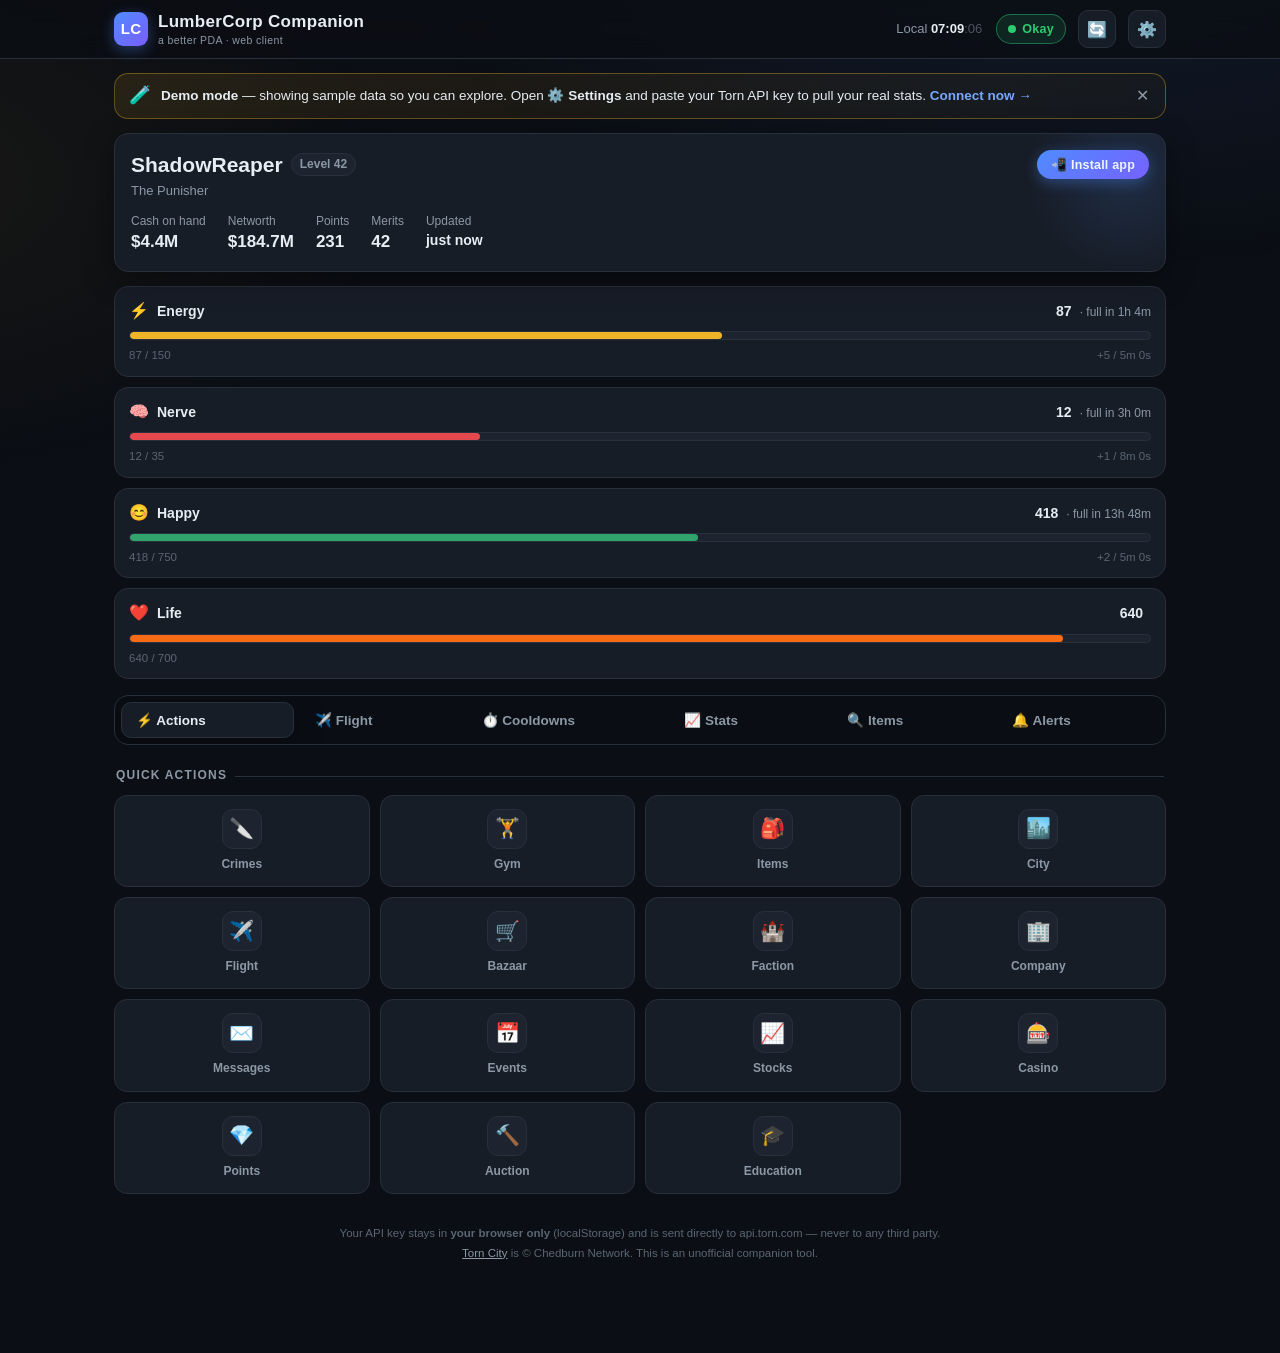
==== commit e51506dc: "Add files via upload" ====
--- a/torn-companion/index.html
+++ b/torn-companion/index.html
@@ -633,14 +633,14 @@
   {name:"Gym",       url:"https://www.torn.com/gym.php",              icon:"🏋️"},
   {name:"Items",     url:"https://www.torn.com/item.php",             icon:"🎒"},
   {name:"City",      url:"https://www.torn.com/city.php",             icon:"🏙️"},
-  {name:"Flight",    tab:"flight", icon:"✈️"},
-  {name:"Travel",    url:"https://www.torn.com/travel.php",           icon:"🛫"},
+  {name:"Flight",    url:"https://www.torn.com/page.php?sid=travel",  icon:"✈️"},
   {name:"Bazaar",    url:"https://www.torn.com/bazaar.php",           icon:"🛒"},
   {name:"Faction",   url:"https://www.torn.com/factions.php",         icon:"🏰"},
   {name:"Company",   url:"https://www.torn.com/companies.php",        icon:"🏢"},
   {name:"Messages",  url:"https://www.torn.com/messages.php",         icon:"✉️"},
   {name:"Events",    url:"https://www.torn.com/events.php",           icon:"📅"},
   {name:"Stocks",    url:"https://www.torn.com/stockexchange.php",    icon:"📈"},
+  {name:"Casino",    url:"https://www.torn.com/casino.php",           icon:"🎰"},
   {name:"Points",    url:"https://www.torn.com/points.php",           icon:"💎"},
   {name:"Auction",   url:"https://www.torn.com/auction.php",          icon:"🔨"},
   {name:"Education", url:"https://www.torn.com/education.php",        icon:"🎓"},
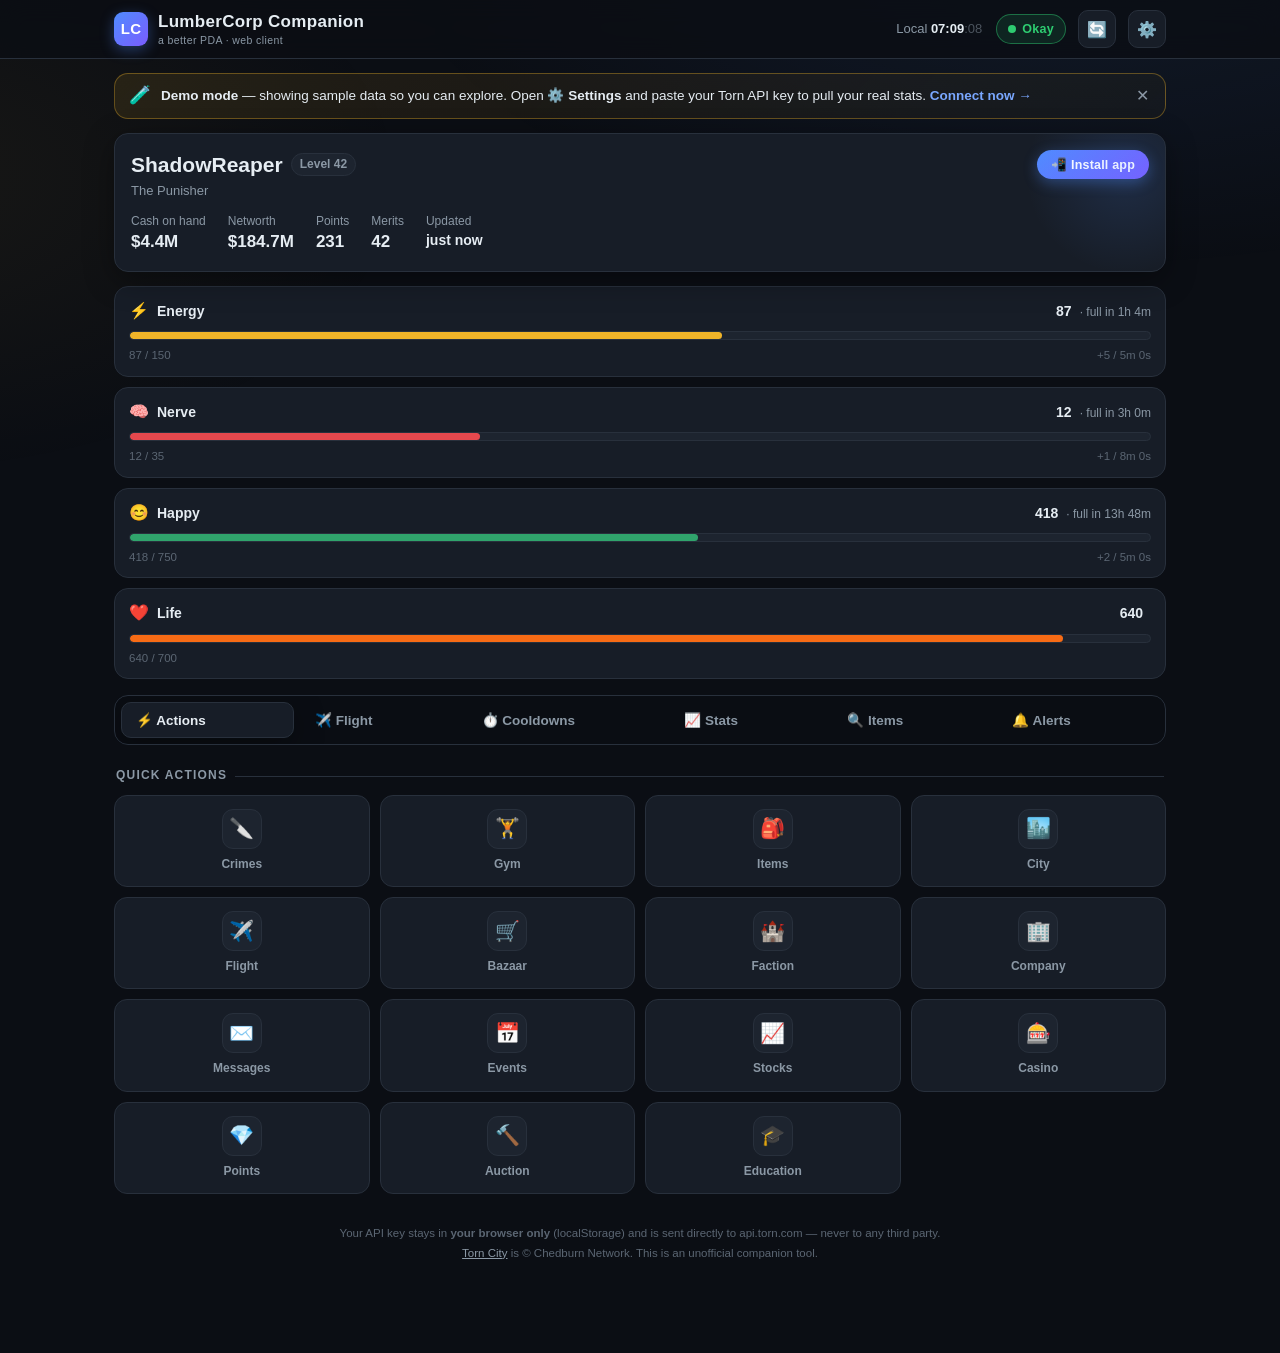
==== commit 862453b2: "Add files via upload" ====
--- a/torn-companion/index.html
+++ b/torn-companion/index.html
@@ -1772,12 +1772,17 @@
   document.addEventListener("click", e => {
     const a = e.target.closest("a.act");
     if(!a) return;
-    if(isEmbedded()){
-      e.preventDefault();
-      const label = (a.title || a.textContent || "Link").trim();
-      copyText(a.href);
-      toast("⚠️ This preview blocks external links. Copied the \u201C" + label + "\u201D URL \u2014 download index.html and open it in your browser to launch Torn pages directly.");
-    }
+    if(!isEmbedded()) return; // real browser: let target="_blank" open normally
+    e.preventDefault();
+    const label = (a.title || a.textContent || "Link").trim();
+    const url = a.href;
+    // try to open anyway (some embedded contexts allow popups)
+    let opened = false;
+    try{ const w = window.open(url, "_blank", "noopener"); opened = !!w; if(opened && w.opener) w.opener = null; }catch(err){}
+    copyText(url);
+    toast(opened
+      ? "↗ Opening " + label + " in a new tab…"
+      : "⚠️ This preview can't open Torn links. Copied the " + label + " URL: " + url + " — open the app in your own browser (or the deployed site) to launch it directly.");
   });
 
   // settings handlers
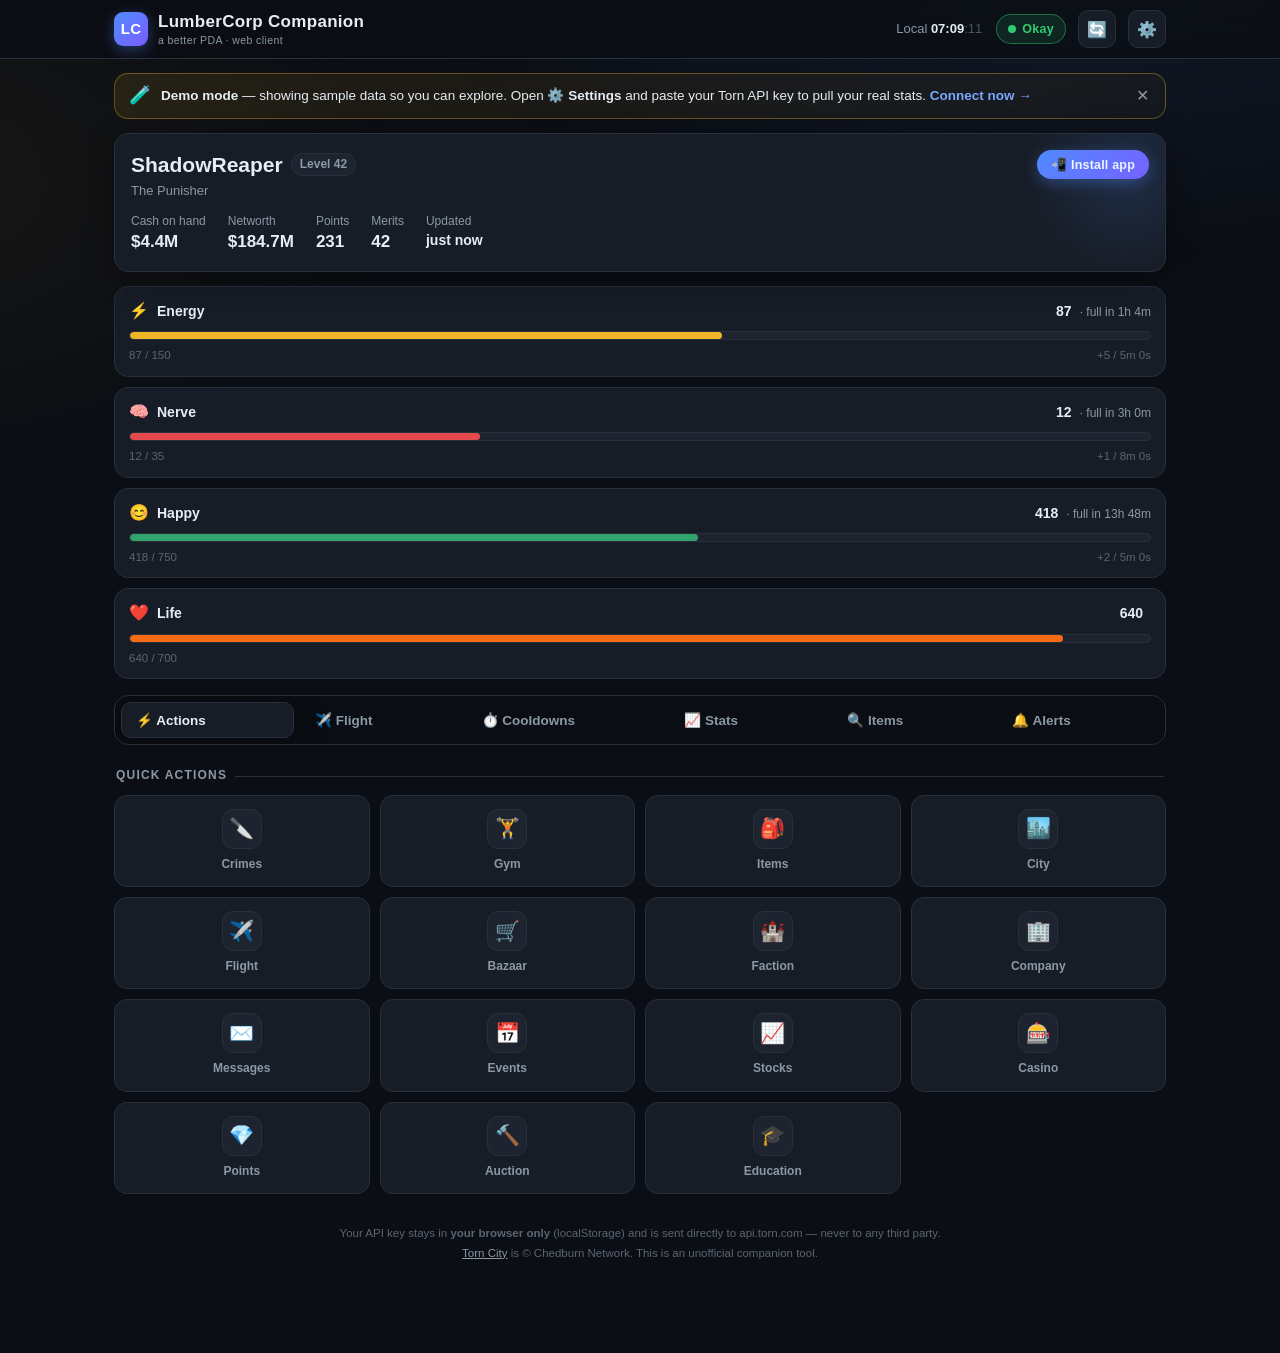
==== commit 2320112f: "Add files via upload" ====
--- a/torn-companion/index.html
+++ b/torn-companion/index.html
@@ -388,6 +388,17 @@
     max-width:92vw;z-index:200;text-align:center;
   }
   .toast.show{opacity:1;transform:translateX(-50%) translateY(0)}
+
+  /* ---------- return-to-app fab ---------- */
+  .returnfab{
+    position:fixed; right:16px; bottom:20px; z-index:300;
+    background:linear-gradient(135deg,var(--accent),#7a5cff); color:#fff; border:none;
+    border-radius:99px; padding:12px 18px; font-size:13.5px; font-weight:700;
+    cursor:pointer; box-shadow:var(--shadow); display:none; align-items:center; gap:8px;
+    transition:.15s; animation:fade .25s ease;
+  }
+  .returnfab:hover{transform:translateY(-2px);box-shadow:0 8px 22px rgba(79,140,255,.45)}
+  .returnfab:active{transform:scale(.96)}
 </style>
 </head>
 <body data-theme="dark">
@@ -525,6 +536,7 @@
 
 <!-- Settings modal -->
 <div class="toast" id="toast"></div>
+<button class="returnfab" id="returnFab">🔁 Return to app</button>
 <div class="overlay" id="overlay">
   <div class="sheet">
     <h3>⚙️ Settings <button class="x" id="closeSettings">✕</button></h3>
@@ -1642,6 +1654,16 @@
   toastTimer = setTimeout(() => t.classList.remove("show"), 4000);
 }
 
+/* ---- return-to-app fab ---- */
+function showReturnFab(){
+  const b = $("returnFab");
+  if(b) b.style.display = "inline-flex";
+}
+function hideReturnFab(){
+  const b = $("returnFab");
+  if(b) b.style.display = "none";
+}
+
 /* ---- PWA install ---- */
 let deferredPrompt = null;
 
@@ -1767,22 +1789,34 @@
     if(e.key === "Escape") closeSettings();
   });
 
-  // External links (quick actions) are blocked in the
-  // sandboxed preview. When blocked, copy the URL and explain instead.
+  // External links (quick actions). Open Torn in a NEW tab so the app is never
+  // left behind, then surface a floating "Return to app" button.
   document.addEventListener("click", e => {
     const a = e.target.closest("a.act");
     if(!a) return;
-    if(!isEmbedded()) return; // real browser: let target="_blank" open normally
-    e.preventDefault();
     const label = (a.title || a.textContent || "Link").trim();
     const url = a.href;
-    // try to open anyway (some embedded contexts allow popups)
-    let opened = false;
-    try{ const w = window.open(url, "_blank", "noopener"); opened = !!w; if(opened && w.opener) w.opener = null; }catch(err){}
-    copyText(url);
-    toast(opened
-      ? "↗ Opening " + label + " in a new tab…"
-      : "⚠️ This preview can't open Torn links. Copied the " + label + " URL: " + url + " — open the app in your own browser (or the deployed site) to launch it directly.");
+
+    if(isEmbedded()){
+      // Sandboxed preview: can't leave. Try to open, then explain.
+      e.preventDefault();
+      let opened = false;
+      try{ const w = window.open(url, "_blank", "noopener"); opened = !!w; if(opened && w.opener) w.opener = null; }catch(err){}
+      copyText(url);
+      toast(opened
+        ? "↗ Opening " + label + " in a new tab…"
+        : "⚠️ This preview can't open Torn links. Copied the " + label + " URL: " + url + " — open the app in your own browser (or the deployed site) to launch it directly.");
+      return;
+    }
+
+    // Real browser / installed app: keep the app open, open Torn alongside.
+    e.preventDefault();
+    try{
+      const w = window.open(url, "_blank", "noopener");
+      if(w && w.opener) w.opener = null;
+    }catch(err){}
+    showReturnFab();
+    toast("↗ Opened " + label + " in a new tab. When you're done, tap \u201C🔁 Return to app\u201D (or switch back to this tab).");
   });
 
   // settings handlers
@@ -1902,6 +1936,20 @@
     switchTab(b.dataset.goto);
   });
 
+  // "Return to app" fab — bring the app back into focus
+  $("returnFab").addEventListener("click", () => {
+    try{ window.focus(); }catch(e){}
+    hideReturnFab();
+    window.scrollTo({ top: 0, behavior: "smooth" });
+    toast("👋 Welcome back to LumberCorp Companion.");
+  });
+
+  // When the user switches back to the app tab, the return is complete.
+  document.addEventListener("visibilitychange", () => {
+    if(!document.hidden) hideReturnFab();
+  });
+  window.addEventListener("focus", () => { if(!document.hidden) hideReturnFab(); });
+
   // lazy-load live items when user starts searching in live mode
   $("searchInput").addEventListener("focus", async () => {
     if(state.mode === "live" && settings.key && !state.itemCache){
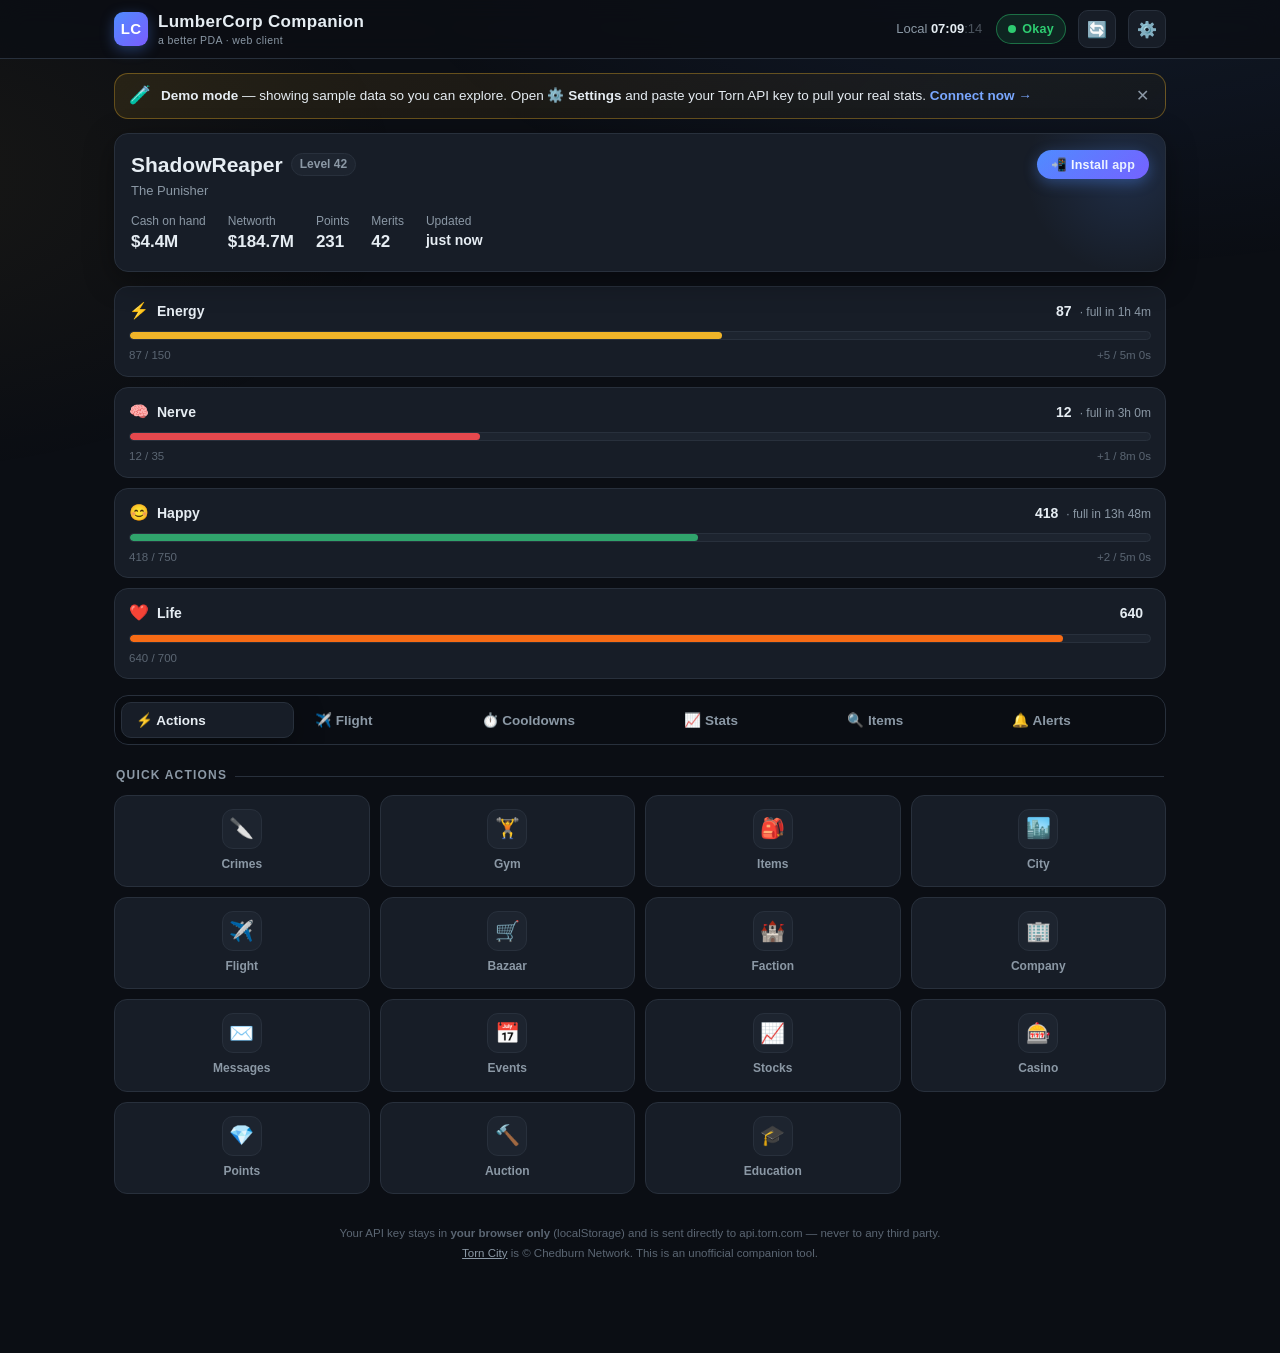
==== commit c88310db: "Add files via upload" ====
--- a/torn-companion/index.html
+++ b/torn-companion/index.html
@@ -388,17 +388,6 @@
     max-width:92vw;z-index:200;text-align:center;
   }
   .toast.show{opacity:1;transform:translateX(-50%) translateY(0)}
-
-  /* ---------- return-to-app fab ---------- */
-  .returnfab{
-    position:fixed; right:16px; bottom:20px; z-index:300;
-    background:linear-gradient(135deg,var(--accent),#7a5cff); color:#fff; border:none;
-    border-radius:99px; padding:12px 18px; font-size:13.5px; font-weight:700;
-    cursor:pointer; box-shadow:var(--shadow); display:none; align-items:center; gap:8px;
-    transition:.15s; animation:fade .25s ease;
-  }
-  .returnfab:hover{transform:translateY(-2px);box-shadow:0 8px 22px rgba(79,140,255,.45)}
-  .returnfab:active{transform:scale(.96)}
 </style>
 </head>
 <body data-theme="dark">
@@ -536,7 +525,6 @@
 
 <!-- Settings modal -->
 <div class="toast" id="toast"></div>
-<button class="returnfab" id="returnFab">🔁 Return to app</button>
 <div class="overlay" id="overlay">
   <div class="sheet">
     <h3>⚙️ Settings <button class="x" id="closeSettings">✕</button></h3>
@@ -1654,16 +1642,6 @@
   toastTimer = setTimeout(() => t.classList.remove("show"), 4000);
 }
 
-/* ---- return-to-app fab ---- */
-function showReturnFab(){
-  const b = $("returnFab");
-  if(b) b.style.display = "inline-flex";
-}
-function hideReturnFab(){
-  const b = $("returnFab");
-  if(b) b.style.display = "none";
-}
-
 /* ---- PWA install ---- */
 let deferredPrompt = null;
 
@@ -1717,21 +1695,6 @@
 
   // show the button if installable but the prompt hasn't fired yet
   if(!isStandalone()) showInstallBtn();
-}
-
-/* ---- environment helpers ---- */
-function isEmbedded(){
-  try{ return window.self !== window.top; }catch(e){ return true; }
-}
-function copyText(txt){
-  try{ if(navigator.clipboard && navigator.clipboard.writeText){ navigator.clipboard.writeText(txt); return true; } }catch(e){}
-  try{
-    const ta = document.createElement("textarea");
-    ta.value = txt; ta.style.cssText = "position:fixed;top:0;left:0;opacity:0";
-    document.body.appendChild(ta); ta.focus(); ta.select();
-    const ok = document.execCommand("copy");
-    ta.remove(); return ok;
-  }catch(e){ return false; }
 }
 
 function renderCustomActionsHint(){
@@ -1789,34 +1752,20 @@
     if(e.key === "Escape") closeSettings();
   });
 
-  // External links (quick actions). Open Torn in a NEW tab so the app is never
-  // left behind, then surface a floating "Return to app" button.
+  // External links (quick actions). The anchor's native target="_blank"
+  // opens Torn in a new tab and leaves the app open behind it. Returning is
+  // just switching back to this tab (desktop) or the OS back / "Return to app"
+  // gesture (mobile / installed PWA). Tell the user that clearly.
   document.addEventListener("click", e => {
     const a = e.target.closest("a.act");
     if(!a) return;
     const label = (a.title || a.textContent || "Link").trim();
-    const url = a.href;
-
-    if(isEmbedded()){
-      // Sandboxed preview: can't leave. Try to open, then explain.
-      e.preventDefault();
-      let opened = false;
-      try{ const w = window.open(url, "_blank", "noopener"); opened = !!w; if(opened && w.opener) w.opener = null; }catch(err){}
-      copyText(url);
-      toast(opened
-        ? "↗ Opening " + label + " in a new tab…"
-        : "⚠️ This preview can't open Torn links. Copied the " + label + " URL: " + url + " — open the app in your own browser (or the deployed site) to launch it directly.");
-      return;
-    }
-
-    // Real browser / installed app: keep the app open, open Torn alongside.
-    e.preventDefault();
-    try{
-      const w = window.open(url, "_blank", "noopener");
-      if(w && w.opener) w.opener = null;
-    }catch(err){}
-    showReturnFab();
-    toast("↗ Opened " + label + " in a new tab. When you're done, tap \u201C🔁 Return to app\u201D (or switch back to this tab).");
+    const isIOS = /iphone|ipad|ipod/i.test(navigator.userAgent);
+    const hint = isStandalone()
+      ? (isIOS ? "Tap \u201C← LumberCorp\u201D in the top-left status bar to come back." : "Use the back button / app switcher to come back.")
+      : "Switch back to this tab when you're done.";
+    toast("↗ Opened " + label + " in a new tab — the app stays open here. " + hint);
+    logActivity("↗", label + " opened", "Torn opened in a new tab; the app is still running here.");
   });
 
   // settings handlers
@@ -1936,19 +1885,14 @@
     switchTab(b.dataset.goto);
   });
 
-  // "Return to app" fab — bring the app back into focus
-  $("returnFab").addEventListener("click", () => {
-    try{ window.focus(); }catch(e){}
-    hideReturnFab();
-    window.scrollTo({ top: 0, behavior: "smooth" });
-    toast("👋 Welcome back to LumberCorp Companion.");
-  });
-
-  // When the user switches back to the app tab, the return is complete.
+  // When the user switches back to the app, gently confirm they're home.
+  let wasHidden = document.hidden;
   document.addEventListener("visibilitychange", () => {
-    if(!document.hidden) hideReturnFab();
-  });
-  window.addEventListener("focus", () => { if(!document.hidden) hideReturnFab(); });
+    if(wasHidden && !document.hidden){
+      toast("👋 Welcome back to LumberCorp Companion.");
+    }
+    wasHidden = document.hidden;
+  });
 
   // lazy-load live items when user starts searching in live mode
   $("searchInput").addEventListener("focus", async () => {
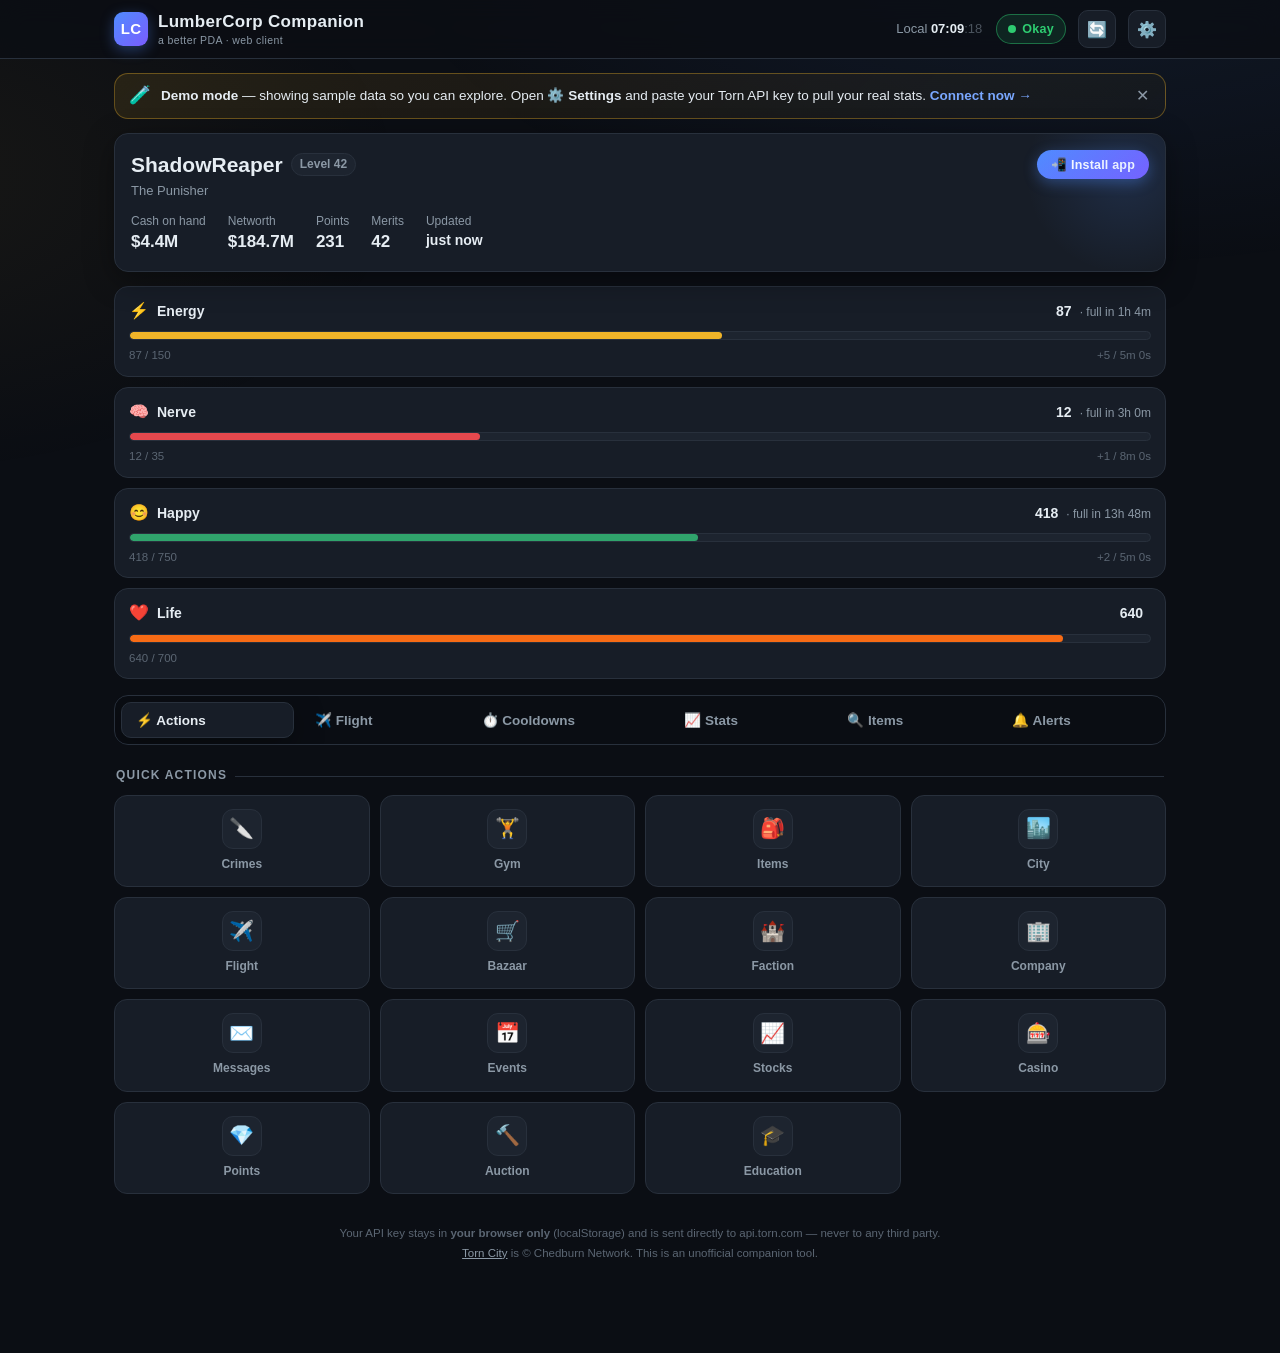
==== commit d7d60abb: "Add files via upload" ====
--- a/torn-companion/index.html
+++ b/torn-companion/index.html
@@ -277,6 +277,7 @@
   }
   .dest .itemchip .n{font-weight:600}
   .dest .itemchip .p{color:var(--muted);font-variant-numeric:tabular-nums}
+  .dest .itemchip .mkt{color:var(--ok);font-variant-numeric:tabular-nums;font-weight:700}
   .dest .itemchip .est{color:var(--faint);font-size:10.5px}
   .dest .itemchip.flower{border-color:rgba(48,164,108,.4)}
   .dest .itemchip.plushie{border-color:rgba(240,180,41,.4)}
@@ -1247,6 +1248,36 @@
   return yataData.stocks[YATA_CODES[country]] || null;
 }
 
+/* Look up an item's current market value from the Torn item database
+   (state.itemCache in live mode, demo items otherwise). */
+function itemMarketValue(name){
+  const pool = state.itemCache || state.items || [];
+  const norm = s => (s || "").toLowerCase().trim();
+  const n = norm(name);
+  if(!n) return null;
+  const val = it => (it && Number(it.market_value) > 0) ? Number(it.market_value) : null;
+  for(const it of pool){ if(norm(it.name) === n) return val(it); }
+  if(n.length >= 4){
+    for(const it of pool){
+      const iname = norm(it.name);
+      if(iname && (iname.includes(n) || n.includes(iname))) return val(it);
+    }
+  }
+  return null;
+}
+
+/* Build one item chip showing the shop buy price plus the market value. */
+function itemChip(name, qty, buyPrice, kind){
+  const mv = itemMarketValue(name);
+  return `
+    <span class="itemchip ${kind || ""}">
+      <span class="n">${name}</span>
+      ${qty != null ? `<span class="q">\u00D7${qty.toLocaleString()}</span>` : ""}
+      <span class="p">buy $${buyPrice.toLocaleString()}</span>
+      ${mv != null ? `<span class="mkt">mkt ${fmtMoney(mv)}</span>` : ""}
+    </span>`;
+}
+
 function destItemsHtml(d){
   const st = yataFor(d.country);
   if(st && Array.isArray(st.stocks)){
@@ -1254,12 +1285,7 @@
       ((b.quantity>0?1:0) - (a.quantity>0?1:0)) || (b.quantity - a.quantity));
     const inStock = items.filter(i => i.quantity > 0);
     const outStock = items.filter(i => i.quantity <= 0);
-    const chips = inStock.map(it => `
-      <span class="itemchip instock">
-        <span class="n">${it.name}</span>
-        <span class="q">\u00D7${it.quantity.toLocaleString()}</span>
-        <span class="p">$${it.cost.toLocaleString()}</span>
-      </span>`).join("");
+    const chips = inStock.map(it => itemChip(it.name, it.quantity, it.cost, "instock")).join("");
     const outNames = outStock.map(i => i.name);
     const out = outNames.length ? `<div class="outlist"><b>Out of stock:</b> ${outNames.slice(0, 18).join(", ")}${outNames.length > 18 ? " +" + (outNames.length-18) + " more" : ""}</div>` : "";
     const age = st.update ? timeAgo(st.update * 1000) : "";
@@ -1267,14 +1293,9 @@
       <div class="stockhead"><span class="live"><span class="dot"></span>LIVE</span><span>${inStock.length} item${inStock.length===1?"":"s"} in stock \u00B7 updated ${age || "recently"}</span></div>
       <div class="items">${chips || '<span style="color:var(--bad);font-size:12px">All sold out \u2014 wait for the next quarter-hour restock.</span>'}</div>${out}`;
   }
-  // fallback: curated static list
-  const chips = d.items.map(it => `
-    <span class="itemchip ${it.kind}">
-      <span class="n">${it.n}</span>
-      <span class="p">$${it.price.toLocaleString()}</span>
-      <span class="est">buy</span>
-    </span>`).join("");
-  return `<div class="stockhead"><span class="live" style="color:var(--muted)"><span class="dot" style="background:var(--muted)"></span>offline</span><span>showing known items (connect for live stock)</span></div>
+  // fallback: curated static list (offline / no live feed)
+  const chips = d.items.map(it => itemChip(it.n, null, it.price, it.kind)).join("");
+  return `<div class="stockhead"><span class="live" style="color:var(--muted)"><span class="dot" style="background:var(--muted)"></span>offline</span><span>showing known items (connect a key for live stock + market prices)</span></div>
     <div class="items">${chips}</div>`;
 }
 
@@ -1721,6 +1742,7 @@
   }));
   state.itemCache = items;
   state.items = items.slice(0, 200);
+  renderDestlist(); // refresh destinations so market prices appear
   return items;
 }
 
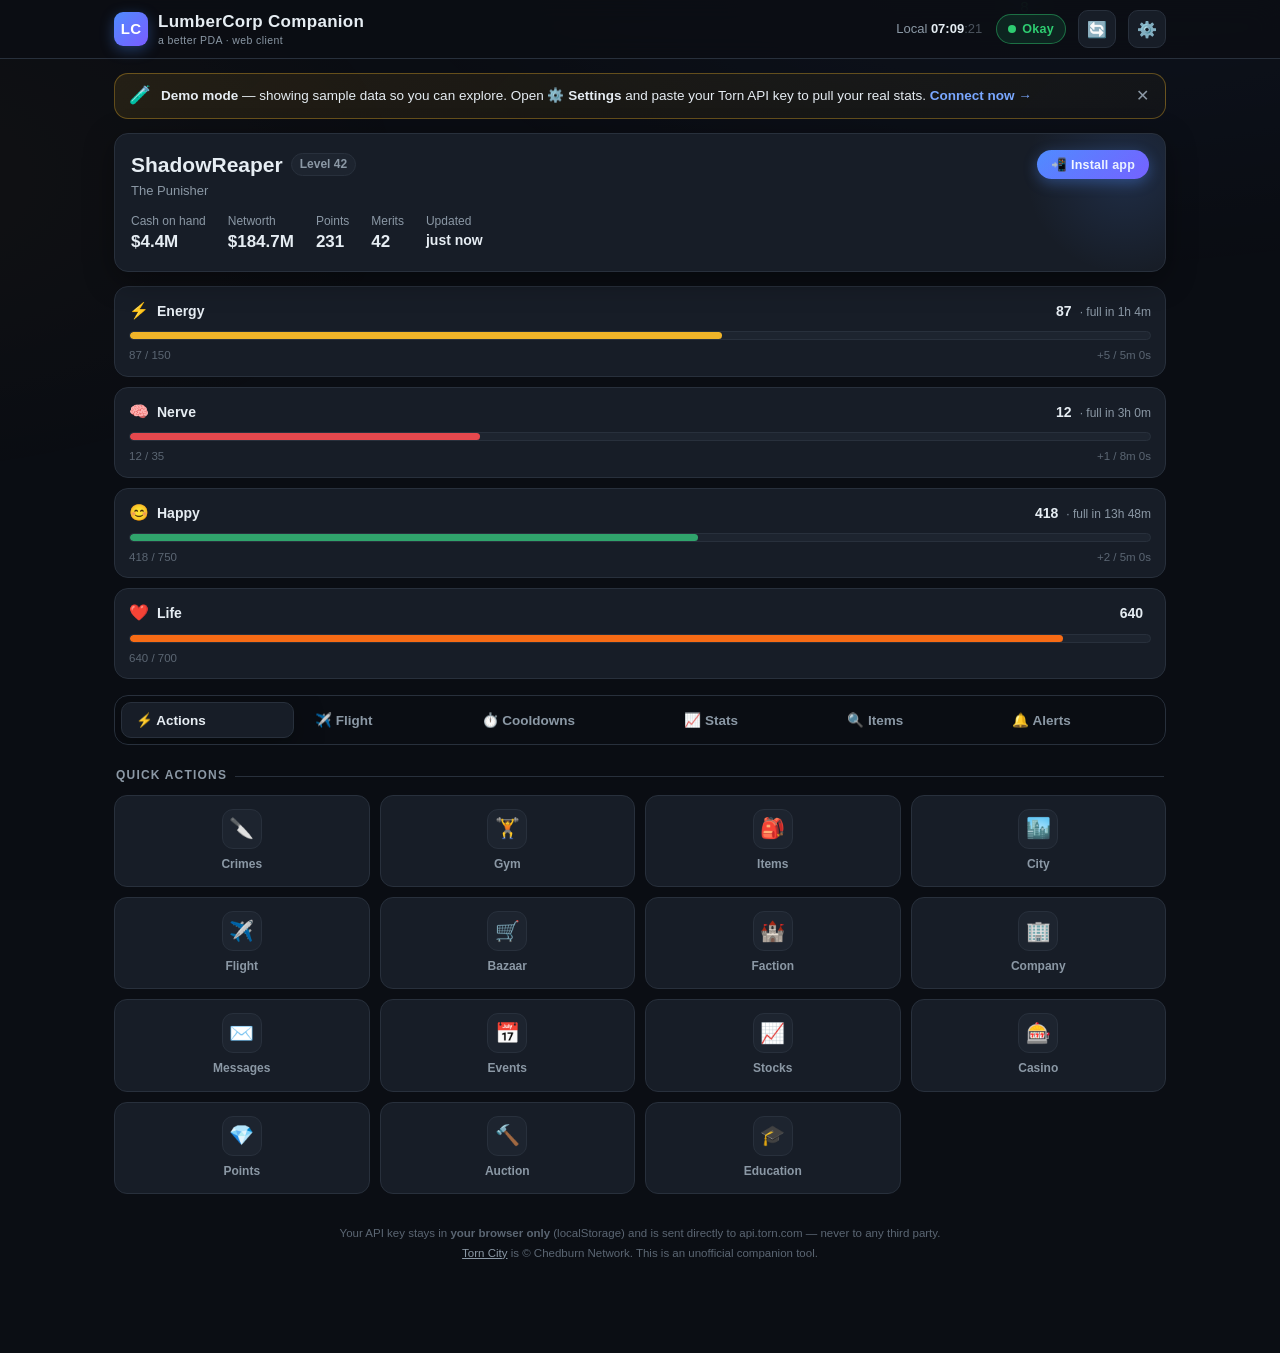
==== commit 62ad6733: "Add files via upload" ====
--- a/torn-companion/index.html
+++ b/torn-companion/index.html
@@ -42,6 +42,8 @@
       radial-gradient(1200px 600px at 85% -10%, rgba(79,140,255,.10), transparent 60%),
       radial-gradient(900px 500px at -10% 20%, rgba(240,180,41,.06), transparent 60%);
   }
+  #matrix{position:fixed;inset:0;z-index:-1;pointer-events:none;opacity:.5;background:#0b0e14}
+  [data-theme="light"] #matrix{display:none}
   .wrap{max-width:1080px;margin:0 auto;padding:0 14px 90px}
 
   /* ---------- header ---------- */
@@ -392,6 +394,7 @@
 </style>
 </head>
 <body data-theme="dark">
+<canvas id="matrix" aria-hidden="true"></canvas>
 <header>
   <div class="hbar">
     <div class="logo">
@@ -551,6 +554,10 @@
       <div class="tt"><b>Dark mode</b><span>Follow dark / light theme</span></div>
       <label class="switch"><input type="checkbox" id="darkToggle"><span class="sl"></span></label>
     </div>
+    <div class="toggle">
+      <div class="tt"><b>Matrix rain</b><span>Green falling-code background (dark mode only)</span></div>
+      <label class="switch"><input type="checkbox" id="matrixRainToggle"><span class="sl"></span></label>
+    </div>
 
     <h2 class="sec" style="margin-top:16px">Notifications (browser)</h2>
     <div class="toggle">
@@ -623,7 +630,7 @@
 
 /* ---------- settings ---------- */
 const DEFAULT_SETTINGS = {
-  key: "", refreshInterval: 60, dark: true,
+  key: "", refreshInterval: 60, dark: true, matrixRain: true,
   notifyEnergy: true, notifyNerve: false, notifyTravel: true, notifyHealth: true,
   customActions: []
 };
@@ -1629,6 +1636,7 @@
   $("apiKeyInput").value = settings.key || "";
   $("refreshIntervalInput").value = settings.refreshInterval;
   $("darkToggle").checked = !!settings.dark;
+  $("matrixRainToggle").checked = settings.matrixRain !== false;
   $("notifEnergy").checked = !!settings.notifyEnergy;
   $("notifNerve").checked = !!settings.notifyNerve;
   $("notifTravel").checked = !!settings.notifyTravel;
@@ -1642,6 +1650,7 @@
   document.body.setAttribute("data-theme", settings.dark ? "dark" : "light");
   const m = document.querySelector('meta[name=theme-color]');
   if(m) m.setAttribute("content", settings.dark ? "#0b0e14" : "#eef1f5");
+  if(window._matrixSync) window._matrixSync();
 }
 
 function showMsg(id, text, kind){
@@ -1661,6 +1670,72 @@
   t.classList.add("show");
   clearTimeout(toastTimer);
   toastTimer = setTimeout(() => t.classList.remove("show"), 4000);
+}
+
+/* ---- matrix rain background ---- */
+function initMatrix(){
+  const canvas = $("matrix");
+  if(!canvas) return;
+  const ctx = canvas.getContext("2d");
+  if(!ctx) return;
+
+  const chars = "アイウエオカキクケコサシスセソタチツテトナニヌネノハヒフヘホマミムメモヤユヨラリルレロ0123456789ABCDEF<>*+=";
+  const FONT = 15;
+  const SPEED = 0.6; // rain speed multiplier (1 = full)
+  let cols = 0, drops = [], raf = null, running = false, acc = 0;
+
+  function resize(){
+    canvas.width = window.innerWidth;
+    canvas.height = window.innerHeight;
+    cols = Math.ceil(canvas.width / FONT);
+    drops = new Array(cols).fill(0).map(() => Math.random() * -60);
+  }
+
+  function draw(){
+    if(!running){ raf = null; return; }
+    acc += SPEED;
+    const step = Math.floor(acc);
+    if(step > 0){
+      acc -= step;
+      ctx.fillStyle = "rgba(11, 14, 20, 0.12)";
+      ctx.fillRect(0, 0, canvas.width, canvas.height);
+      ctx.font = FONT + "px monospace";
+      for(let i = 0; i < cols; i++){
+        const ch = chars[Math.floor(Math.random() * chars.length)];
+        const y = drops[i] * FONT;
+        ctx.fillStyle = Math.random() < 0.08 ? "#d8ffe8" : "#3be07a";
+        ctx.fillText(ch, i * FONT, y);
+        if(y > canvas.height && Math.random() > 0.975) drops[i] = 0;
+        drops[i] += step;
+      }
+    }
+    raf = requestAnimationFrame(draw);
+  }
+
+  function start(){
+    if(running) return;
+    running = true;
+    if(!raf) raf = requestAnimationFrame(draw);
+  }
+  function stop(){
+    running = false;
+    if(raf){ cancelAnimationFrame(raf); raf = null; }
+    ctx.clearRect(0, 0, canvas.width, canvas.height);
+  }
+  function sync(){
+    if(settings.matrixRain !== false && settings.dark !== false){
+      canvas.style.display = "block";
+      start();
+    } else {
+      canvas.style.display = "none";
+      stop();
+    }
+  }
+
+  resize();
+  window.addEventListener("resize", resize);
+  window._matrixSync = sync;
+  sync();
 }
 
 /* ---- PWA install ---- */
@@ -1758,6 +1833,7 @@
 function init(){
   applyTheme();
   initPWA();
+  initMatrix();
 
   $("refreshBtn").addEventListener("click", refresh);
   $("settingsBtn").addEventListener("click", openSettings);
@@ -1825,6 +1901,7 @@
     settings.refreshInterval = v; saveSettings(); restartAutoRefresh();
   });
   $("darkToggle").addEventListener("change", () => { settings.dark = $("darkToggle").checked; saveSettings(); });
+  $("matrixRainToggle").addEventListener("change", () => { settings.matrixRain = $("matrixRainToggle").checked; saveSettings(); });
   $("notifEnergy").addEventListener("change", () => { settings.notifyEnergy = $("notifEnergy").checked; saveSettings(); });
   $("notifNerve").addEventListener("change", () => { settings.notifyNerve = $("notifNerve").checked; saveSettings(); });
   $("notifTravel").addEventListener("change", () => { settings.notifyTravel = $("notifTravel").checked; saveSettings(); });
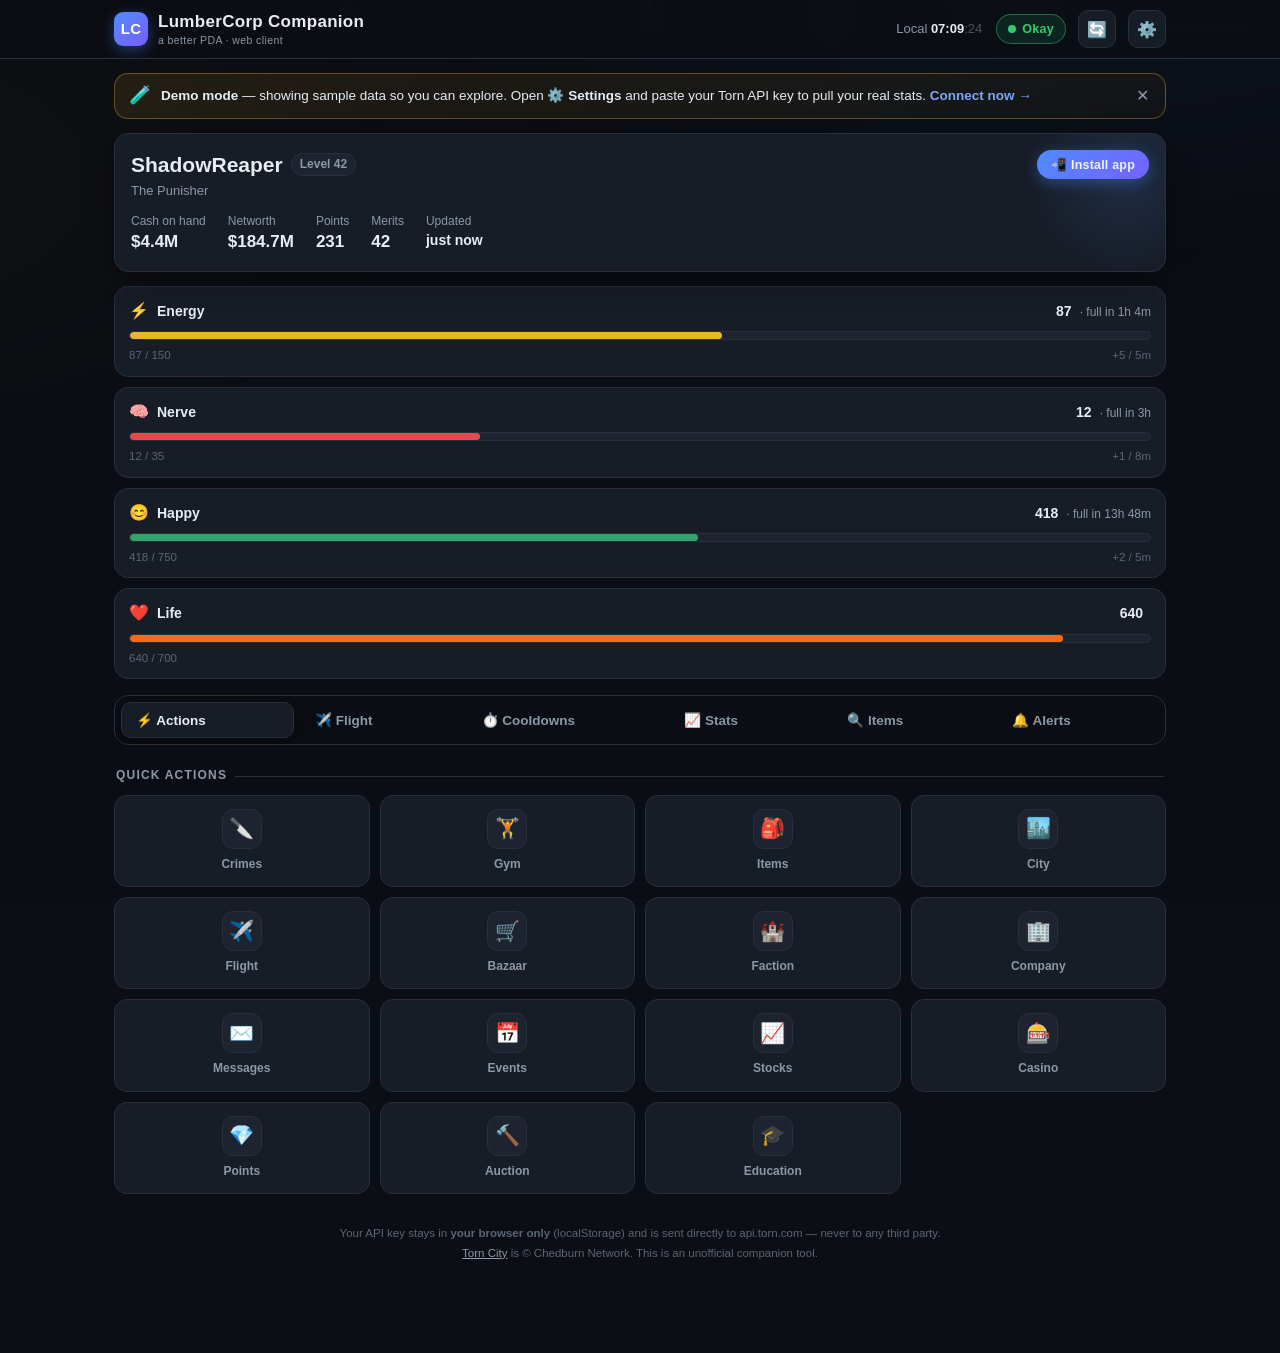
==== commit 64ff0713: "Add files via upload" ====
--- a/torn-companion/index.html
+++ b/torn-companion/index.html
@@ -376,6 +376,22 @@
   .btn.ghost{background:var(--card);color:var(--text);border:1px solid var(--border)}
   .btn.ghost:hover{background:var(--card2)}
   .rowbtns{display:flex;gap:10px}
+
+  /* ---------- stock report modal ---------- */
+  .rrow{display:flex;gap:8px;align-items:center;margin-top:8px}
+  .rrow input{
+    background:var(--card);border:1px solid var(--border);border-radius:9px;
+    padding:9px 11px;color:var(--text);font-size:13.5px;outline:none;min-width:0;
+  }
+  .rrow input:focus{border-color:var(--accent)}
+  .rrow .rname{flex:1.6}
+  .rrow .rqty{flex:0 0 64px;width:64px}
+  .rrow .rcost{flex:0 0 84px;width:84px}
+  .rrow .rdel{flex:0 0 auto;width:34px;height:34px;border-radius:9px}
+  #reportCountry{
+    width:100%;background:var(--card);border:1px solid var(--border);border-radius:11px;
+    padding:11px 13px;color:var(--text);font-size:14px;outline:none;
+  }
 
   .msg{font-size:12.5px;margin-top:10px;padding:9px 12px;border-radius:9px;border:1px solid var(--border);background:var(--card);display:none}
   .msg.show{display:block}
@@ -489,6 +505,7 @@
     <div class="restockbar" style="margin-top:0">
       <span class="ic">📡</span>
       <div id="yataMeta">Loading foreign stock…</div>
+      <button class="btn ghost" id="reportStockBtn" style="width:auto;margin:0;flex:0 0 auto;padding:8px 12px;font-size:12.5px">📣 Report stock</button>
     </div>
     <div class="destlist" id="destlist"></div>
   </section>
@@ -592,6 +609,25 @@
   </div>
 </div>
 
+<!-- Stock report modal -->
+<div class="overlay" id="reportOverlay">
+  <div class="sheet">
+    <h3>📣 Report foreign stock <button class="x" id="closeReport">✕</button></h3>
+    <div class="field" style="margin-top:14px">
+      <label>Country you're in right now</label>
+      <select id="reportCountry"></select>
+    </div>
+    <div class="field">
+      <label>Stock on the shelves</label>
+      <div class="hint" style="margin-bottom:2px">Enter the quantity you saw for each item. Prefilled items are this country's known stock — add more with "＋ Add item".</div>
+      <div id="reportItems"></div>
+      <button class="btn ghost" id="reportAddItem" style="margin-top:10px">＋ Add item</button>
+    </div>
+    <button class="btn" id="reportSubmit">Submit report</button>
+    <div class="msg" id="reportMsg"></div>
+  </div>
+</div>
+
 <script>
 /* ============================================================================
    LumberCorp Companion — a better PDA (web client)
@@ -623,9 +659,14 @@
   sec = Math.max(0, Math.floor(sec));
   const d = Math.floor(sec/86400), h = Math.floor(sec%86400/3600), m = Math.floor(sec%3600/60), s = sec%60;
   if(d > 0) return d + "d " + h + "h";
-  if(h > 0) return h + "h " + m + "m";
-  if(m > 0) return m + "m " + s + "s";
+  if(h > 0) return h + "h" + (m > 0 ? " " + m + "m" : "");
+  if(m > 0) return m + "m" + (s > 0 ? " " + s + "s" : "");
   return s + "s";
+}
+/* Ticket prices are small, round numbers — always show full dollars (no K/M). */
+function fmtTicket(n){
+  if(n == null) return "—";
+  return "$" + Number(n).toLocaleString("en-US");
 }
 
 /* ---------- settings ---------- */
@@ -1227,14 +1268,21 @@
   "China":"chi", "United Arab Emirates":"uae", "South Africa":"sou"
 };
 const YATA_URL = "https://yata.yt/api/v1/travel/export/";
-
-let yataData = null;      // raw feed
-let yataUpdatedAt = 0;    // when we last fetched
+/* Optional backend aggregator (see /server/). When YATA is down, the client
+   falls back to this — it serves last-good (cached) stock plus any crowd
+   reports. Set to your Render Web Service URL, e.g.
+   "https://lumbercorp-aggregator.onrender.com". Leave "" to disable. */
+const AGGREGATOR_URL = "";
+
+let yataData = store.get("tc_yata_cache", null);   // last-known-good feed
+let yataUpdatedAt = store.get("tc_yata_updated", 0); // when the live feed last succeeded
 let yataLoading = false;
+let yataStale = false;   // true when the live feed is unreachable and we're showing cached data
 
 async function fetchYata(force){
   if(yataLoading) return;
   yataLoading = true;
+  // 1) YATA directly (freshest)
   try{
     const r = await fetch(YATA_URL, { cache: "no-store" });
     if(!r.ok) throw new Error("HTTP " + r.status);
@@ -1242,9 +1290,29 @@
     if(j && j.stocks){
       yataData = j;
       yataUpdatedAt = Date.now();
+      yataStale = false;
+      store.set("tc_yata_cache", j);
+      store.set("tc_yata_updated", yataUpdatedAt);
     }
   }catch(e){
-    yataData = null;
+    // 2) Aggregator backend (serves cached/stale + crowd reports)
+    let gotAgg = false;
+    if(AGGREGATOR_URL){
+      try{
+        const r2 = await fetch(AGGREGATOR_URL + "/api/abroad-stock", { cache: "no-store" });
+        if(r2.ok){
+          const a = await r2.json();
+          if(a && a.stocks){
+            yataData = a;
+            yataUpdatedAt = a.updatedAt || Date.now();
+            yataStale = !!a.stale;
+            gotAgg = true;
+          }
+        }
+      }catch(e2){}
+    }
+    // 3) keep last-good local cache (already loaded via store at init)
+    if(!gotAgg) yataStale = true;
   }
   yataLoading = false;
   renderDestlist();
@@ -1253,6 +1321,92 @@
 function yataFor(country){
   if(!yataData || !yataData.stocks) return null;
   return yataData.stocks[YATA_CODES[country]] || null;
+}
+
+/* ================= crowd-sourced stock reporting (Tier 3) ================= */
+let reportRows = []; // { name, quantity, cost }
+
+function escHtml(s){
+  return String(s == null ? "" : s).replace(/[&<>"']/g, c =>
+    ({"&":"&amp;","<":"&lt;",">":"&gt;",'"':"&quot;","'":"&#39;"}[c]));
+}
+
+function openReport(){
+  if(!AGGREGATOR_URL){
+    toast("⚠️ Stock reporting needs the aggregator backend. It's enabled on your deployed setup (set AGGREGATOR_URL).");
+    return;
+  }
+  const sel = $("reportCountry");
+  sel.innerHTML = DESTINATIONS.map(d => `<option value="${d.country}">${flagEmoji(d.flag)} ${d.country}</option>`).join("");
+  // prefill with the country you're currently abroad in, if known
+  const cur = state.user.travel && state.user.travel.destination
+    ? DESTINATIONS.find(x => x.country.toLowerCase() === String(state.user.travel.destination).toLowerCase())
+    : null;
+  sel.value = cur ? cur.country : DESTINATIONS[0].country;
+  resetReportRows();
+  $("reportMsg").className = "msg";
+  $("reportOverlay").classList.add("open");
+}
+function closeReport(){ $("reportOverlay").classList.remove("open"); }
+
+function resetReportRows(){
+  const d = DESTINATIONS.find(x => x.country === $("reportCountry").value);
+  reportRows = (d && d.items ? d.items : []).map(it => ({ name: it.n, quantity: "", cost: it.price }));
+  renderReportRows();
+}
+
+function renderReportRows(){
+  const box = $("reportItems");
+  box.innerHTML = reportRows.map((r, i) => `
+    <div class="rrow" data-i="${i}">
+      <input type="text" class="rname" value="${escHtml(r.name)}" placeholder="Item name">
+      <input type="number" class="rqty" min="0" value="${escHtml(r.quantity)}" placeholder="Qty">
+      <input type="number" class="rcost" min="0" value="${escHtml(r.cost)}" placeholder="Shop $">
+      <button class="iconbtn rdel" title="Remove">✕</button>
+    </div>`).join("");
+  box.querySelectorAll(".rrow").forEach(row => {
+    const i = Number(row.dataset.i);
+    row.querySelector(".rname").addEventListener("input", e => reportRows[i].name = e.target.value);
+    row.querySelector(".rqty").addEventListener("input", e => reportRows[i].quantity = e.target.value);
+    row.querySelector(".rcost").addEventListener("input", e => reportRows[i].cost = e.target.value);
+    row.querySelector(".rdel").addEventListener("click", () => { reportRows.splice(i, 1); renderReportRows(); });
+  });
+}
+
+async function submitReport(){
+  if(!AGGREGATOR_URL){ toast("⚠️ No aggregator backend configured."); return; }
+  const country = $("reportCountry").value;
+  const code = YATA_CODES[country];
+  if(!code){ toast("⚠️ Unknown country code for " + country + "."); return; }
+  const stock = {};
+  let any = false;
+  for(const r of reportRows){
+    const name = (r.name || "").trim();
+    const qty = parseInt(r.quantity, 10);
+    if(!name || isNaN(qty) || qty < 0) continue;
+    any = true;
+    const cost = parseInt(r.cost, 10);
+    stock[name] = { quantity: qty, cost: isNaN(cost) ? 0 : cost };
+  }
+  if(!any){ showMsg("reportMsg", "Enter a quantity for at least one item.", "err"); return; }
+  try{
+    const res = await fetch(AGGREGATOR_URL + "/report", {
+      method: "POST",
+      headers: { "Content-Type": "application/json" },
+      body: JSON.stringify({ country: code, stock })
+    });
+    if(!res.ok) throw new Error("HTTP " + res.status);
+    const j = await res.json();
+    if(j && j.ok){
+      showMsg("reportMsg", "✅ Thanks! Your stock report was submitted.", "ok");
+      setTimeout(closeReport, 900);
+      toast("✅ Stock report sent — thanks for helping the community.");
+    } else {
+      showMsg("reportMsg", "⚠️ " + ((j && j.message) || "Report failed."), "err");
+    }
+  }catch(e){
+    showMsg("reportMsg", "⚠️ Couldn't reach the aggregator (" + e.message + ").", "err");
+  }
 }
 
 /* Look up an item's current market value from the Torn item database
@@ -1296,8 +1450,11 @@
     const outNames = outStock.map(i => i.name);
     const out = outNames.length ? `<div class="outlist"><b>Out of stock:</b> ${outNames.slice(0, 18).join(", ")}${outNames.length > 18 ? " +" + (outNames.length-18) + " more" : ""}</div>` : "";
     const age = st.update ? timeAgo(st.update * 1000) : "";
+    const liveLabel = yataStale
+      ? `<span class="live" style="color:var(--warn)"><span class="dot" style="background:var(--warn)"></span>cached</span>`
+      : `<span class="live"><span class="dot"></span>LIVE</span>`;
     return `
-      <div class="stockhead"><span class="live"><span class="dot"></span>LIVE</span><span>${inStock.length} item${inStock.length===1?"":"s"} in stock \u00B7 updated ${age || "recently"}</span></div>
+      <div class="stockhead">${liveLabel}<span>${inStock.length} item${inStock.length===1?"":"s"} in stock \u00B7 ${yataStale ? "last known " : "updated "}${age || "recently"}</span></div>
       <div class="items">${chips || '<span style="color:var(--bad);font-size:12px">All sold out \u2014 wait for the next quarter-hour restock.</span>'}</div>${out}`;
   }
   // fallback: curated static list (offline / no live feed)
@@ -1327,7 +1484,7 @@
         <div class="dmeta">
           <span class="chip">\u2708\uFE0F ${fmtDur(d.times.standard*60)}</span>
           <span class="chip">\u2708\uFE0F ${fmtDur(d.times.airstrip*60)} airstrip</span>
-          <span class="chip">\u{1F4B5} ${fmtMoney(d.cost)}</span>
+          <span class="chip">\u{1F4B5} ${fmtTicket(d.cost)}</span>
         </div>
       </div>
       ${destItemsHtml(d)}
@@ -1338,13 +1495,16 @@
 function renderYataMeta(){
   const el = $("yataMeta");
   if(!el) return;
-  if(yataData){
+  if(yataData && yataStale){
+    const age = timeAgo(yataUpdatedAt || Date.now());
+    el.innerHTML = `<span class="live" style="color:var(--warn)"><span class="dot" style="background:var(--warn)"></span>cached</span> YATA is unreachable \u2014 showing last-known stock from ${age}. Retrying every 60s. Live fallback: <a href="https://weav3r.dev/travel-stock" target="_blank" rel="noopener">TornW3B</a>.`;
+  } else if(yataData){
     const age = yataData.timestamp ? timeAgo(yataData.timestamp * 1000) : "recently";
     el.innerHTML = `<span class="live"><span class="dot"></span>LIVE</span> Foreign stock \u00B7 data updated ${age} \u00B7 auto-refreshes every 60s`;
   } else if(yataLoading){
     el.textContent = "Fetching live stock from YATA\u2026";
   } else {
-    el.innerHTML = `Live stock unavailable (offline / blocked in preview) \u2014 showing known items. Open <a href="https://yata.yt/bazaar/abroad/" target="_blank" rel="noopener">YATA abroad</a> for live data.`;
+    el.innerHTML = `Live stock unavailable (offline / blocked in preview) \u2014 showing known items + market prices. Check live stock on <a href="https://yata.yt/bazaar/abroad/" target="_blank" rel="noopener">YATA abroad</a> or <a href="https://weav3r.dev/travel-stock" target="_blank" rel="noopener">TornW3B (weav3r)</a>.`;
   }
 }
 
@@ -1363,7 +1523,7 @@
    Airstrip + WLT are free; Business costs a Business Class Ticket. */
 function ftCostLabel(d, type){
   if(!d) return "";
-  if(type === "standard") return fmtMoney(d.cost);
+  if(type === "standard") return fmtTicket(d.cost);
   if(type === "airstrip") return "Free";
   if(type === "wlt") return "Free";
   if(type === "business") return "1\u00D7 ticket";
@@ -1371,7 +1531,7 @@
 }
 function ftCostNote(d, type){
   if(!d) return "";
-  if(type === "standard") return fmtMoney(d.cost);
+  if(type === "standard") return fmtTicket(d.cost);
   if(type === "airstrip") return "Free (with pilot)";
   if(type === "wlt") return "Free (WLT)";
   if(type === "business") return "1\u00D7 Business Class Ticket";
@@ -1841,13 +2001,19 @@
   $("openSettingsLink").addEventListener("click", e => { e.preventDefault(); openSettings(); });
   $("demoBannerClose").addEventListener("click", () => $("demoBanner").style.display = "none");
   $("overlay").addEventListener("click", e => { if(e.target === $("overlay")) closeSettings(); });
+  $("reportOverlay").addEventListener("click", e => { if(e.target === $("reportOverlay")) closeReport(); });
+  $("reportStockBtn").addEventListener("click", openReport);
+  $("closeReport").addEventListener("click", closeReport);
+  $("reportCountry").addEventListener("change", resetReportRows);
+  $("reportAddItem").addEventListener("click", () => { reportRows.push({ name:"", quantity:"", cost:"" }); renderReportRows(); });
+  $("reportSubmit").addEventListener("click", submitReport);
 
   $("searchInput").addEventListener("input", () => { renderItems(); });
   document.addEventListener("keydown", e => {
     if(e.key === "/" && document.activeElement !== $("searchInput") && document.activeElement !== $("apiKeyInput")){
       e.preventDefault(); $("searchInput").focus();
     }
-    if(e.key === "Escape") closeSettings();
+    if(e.key === "Escape"){ closeSettings(); closeReport(); }
   });
 
   // External links (quick actions). The anchor's native target="_blank"
